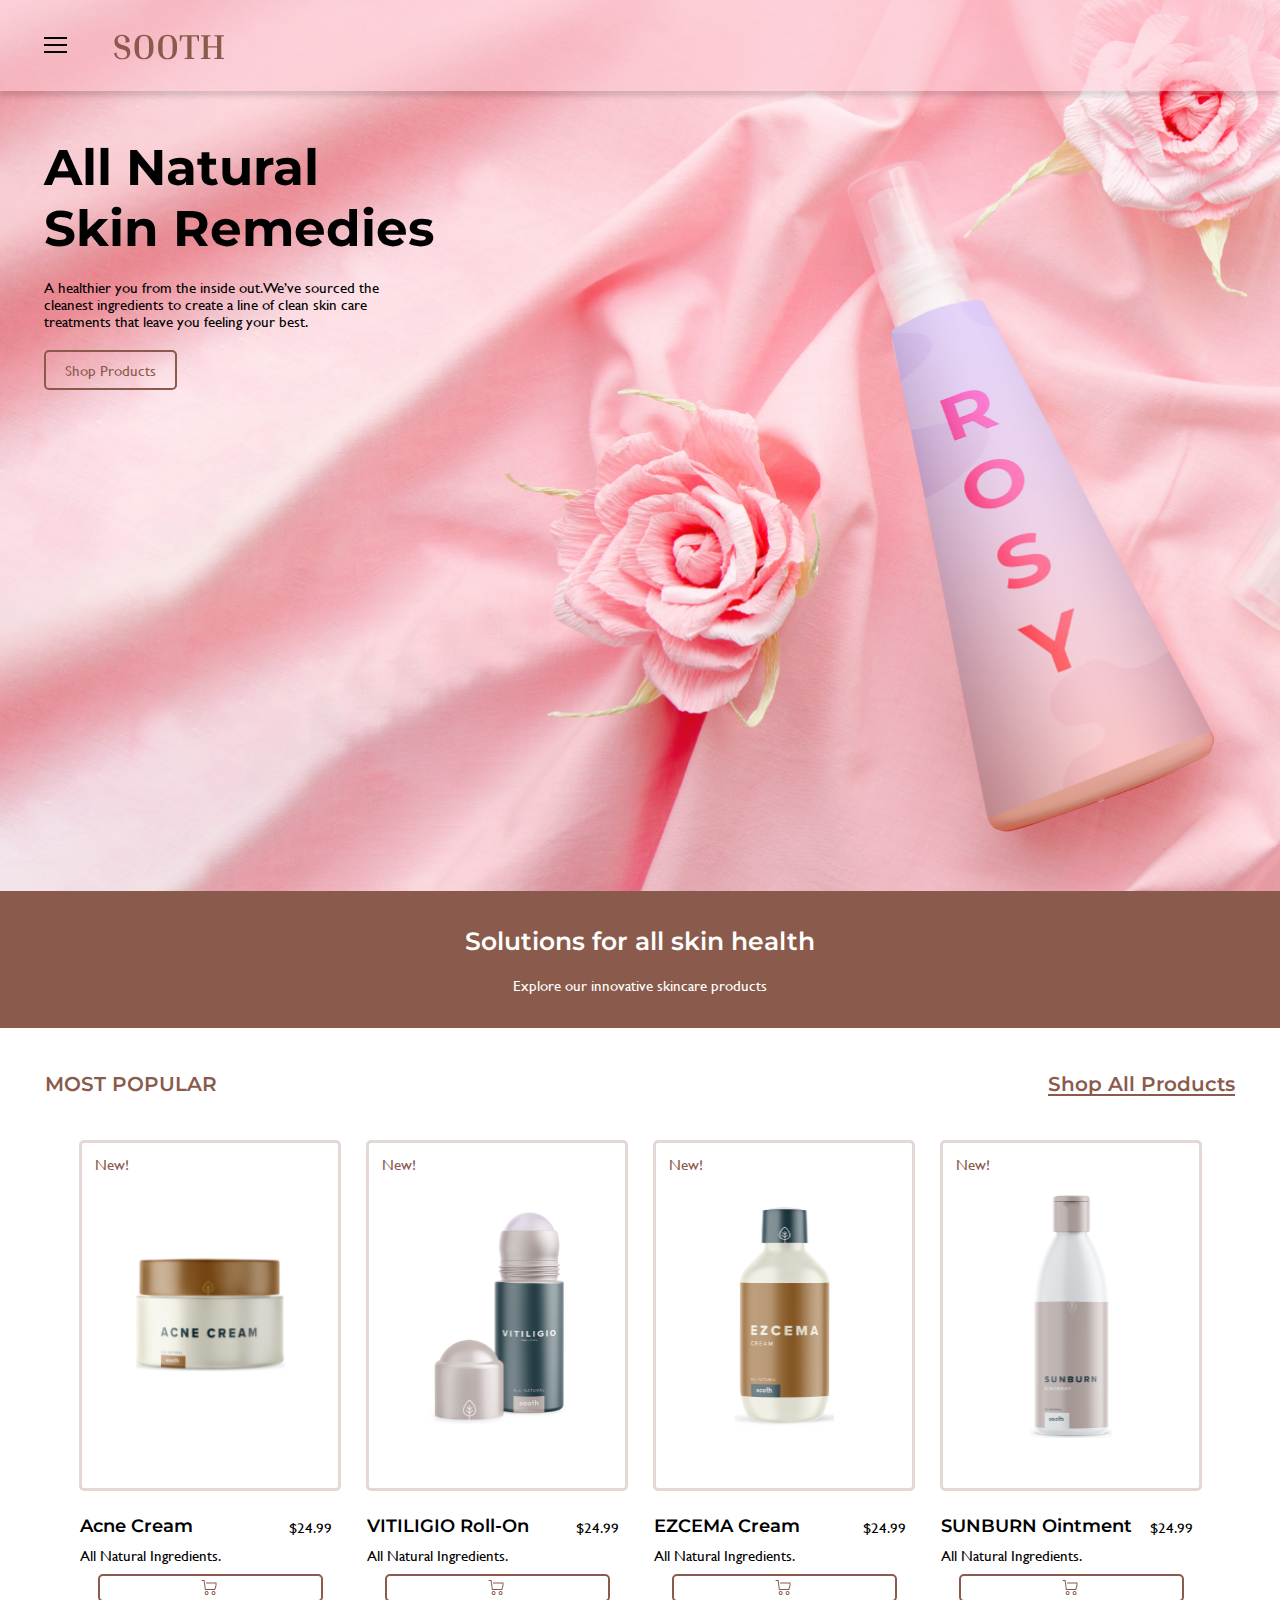
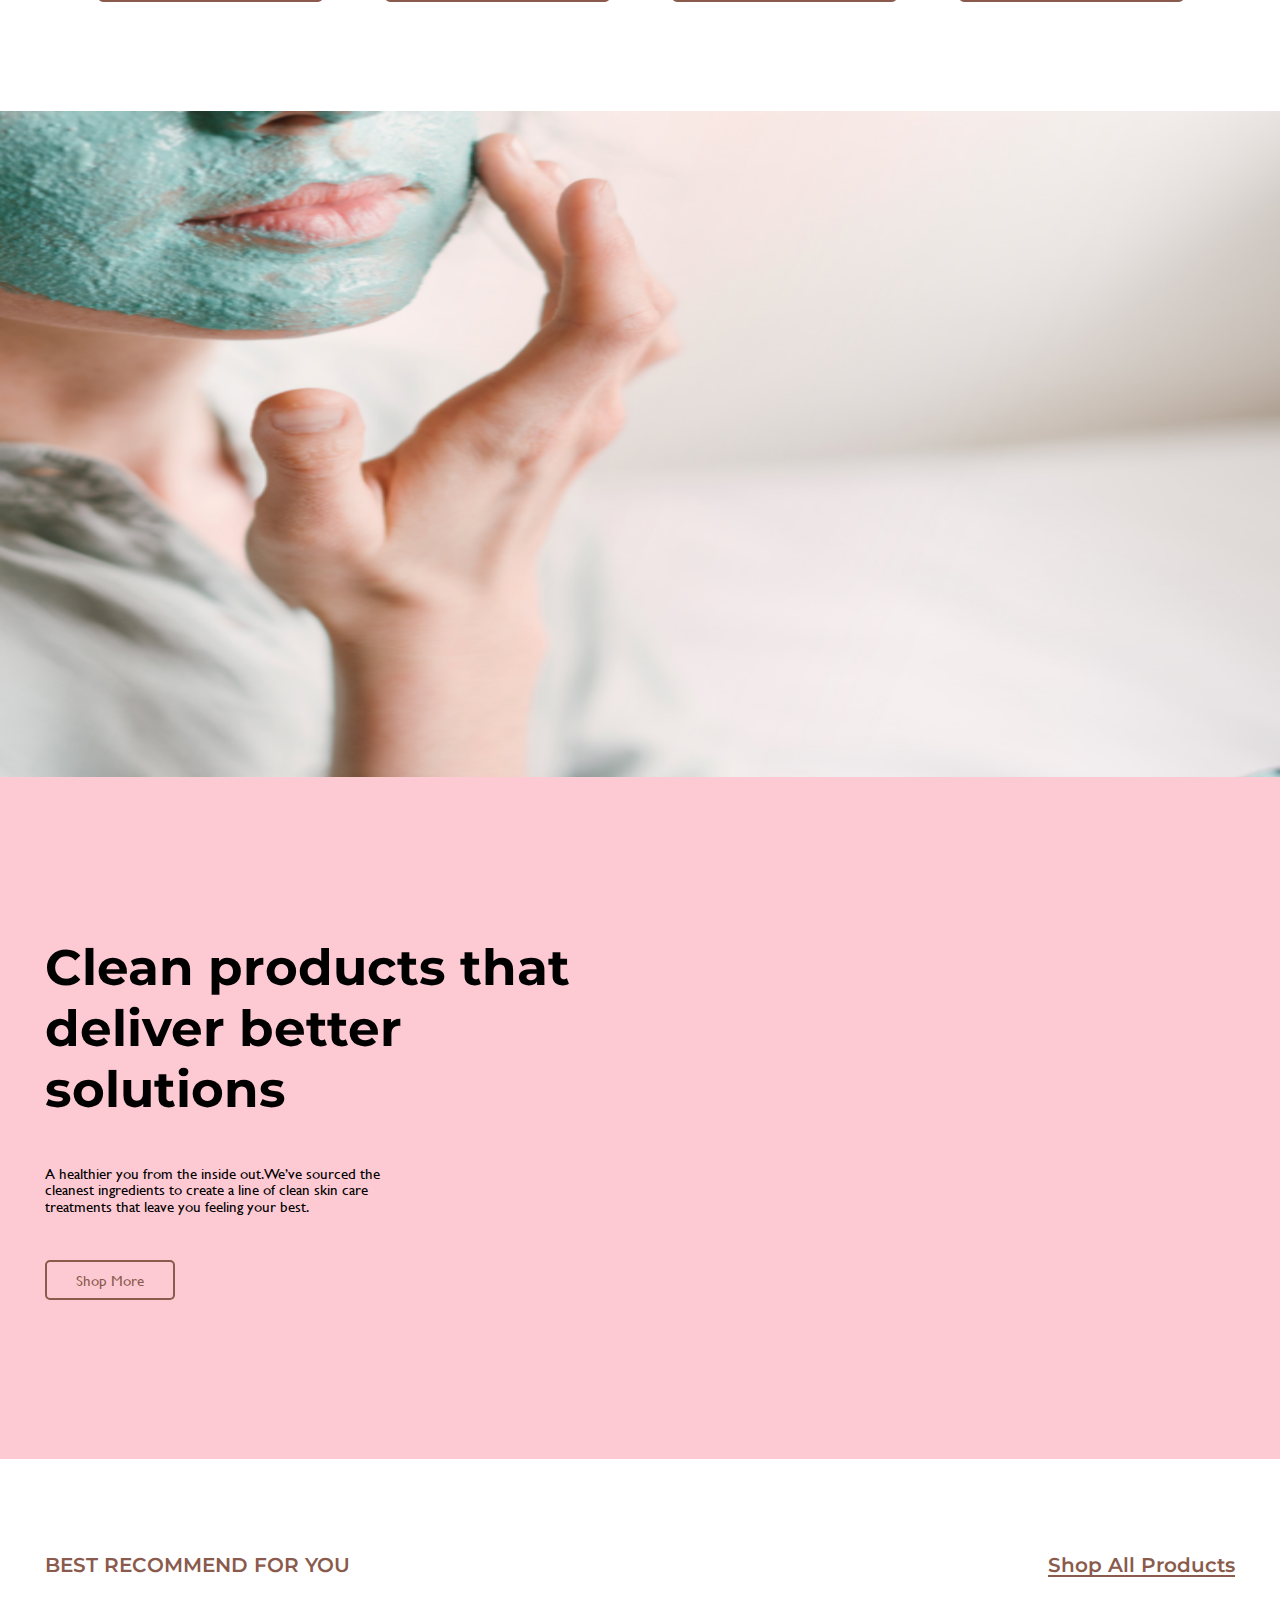
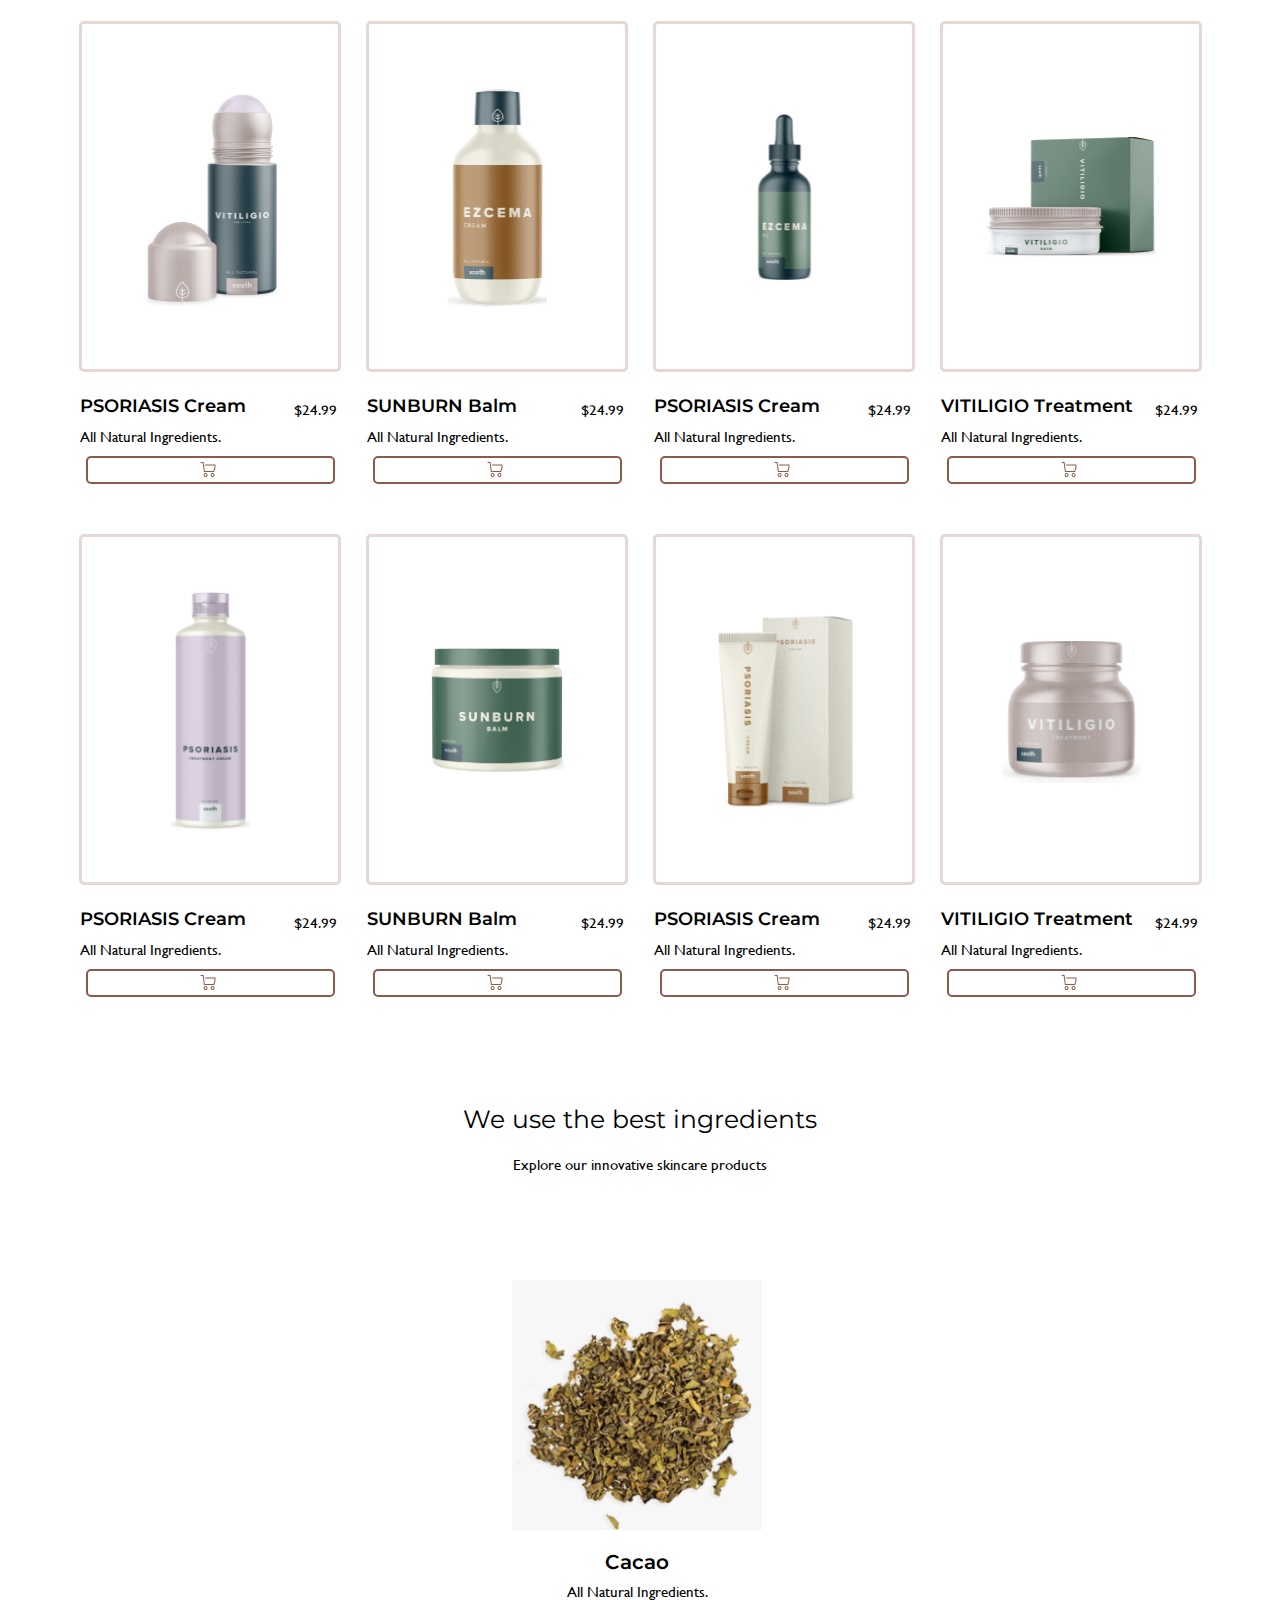
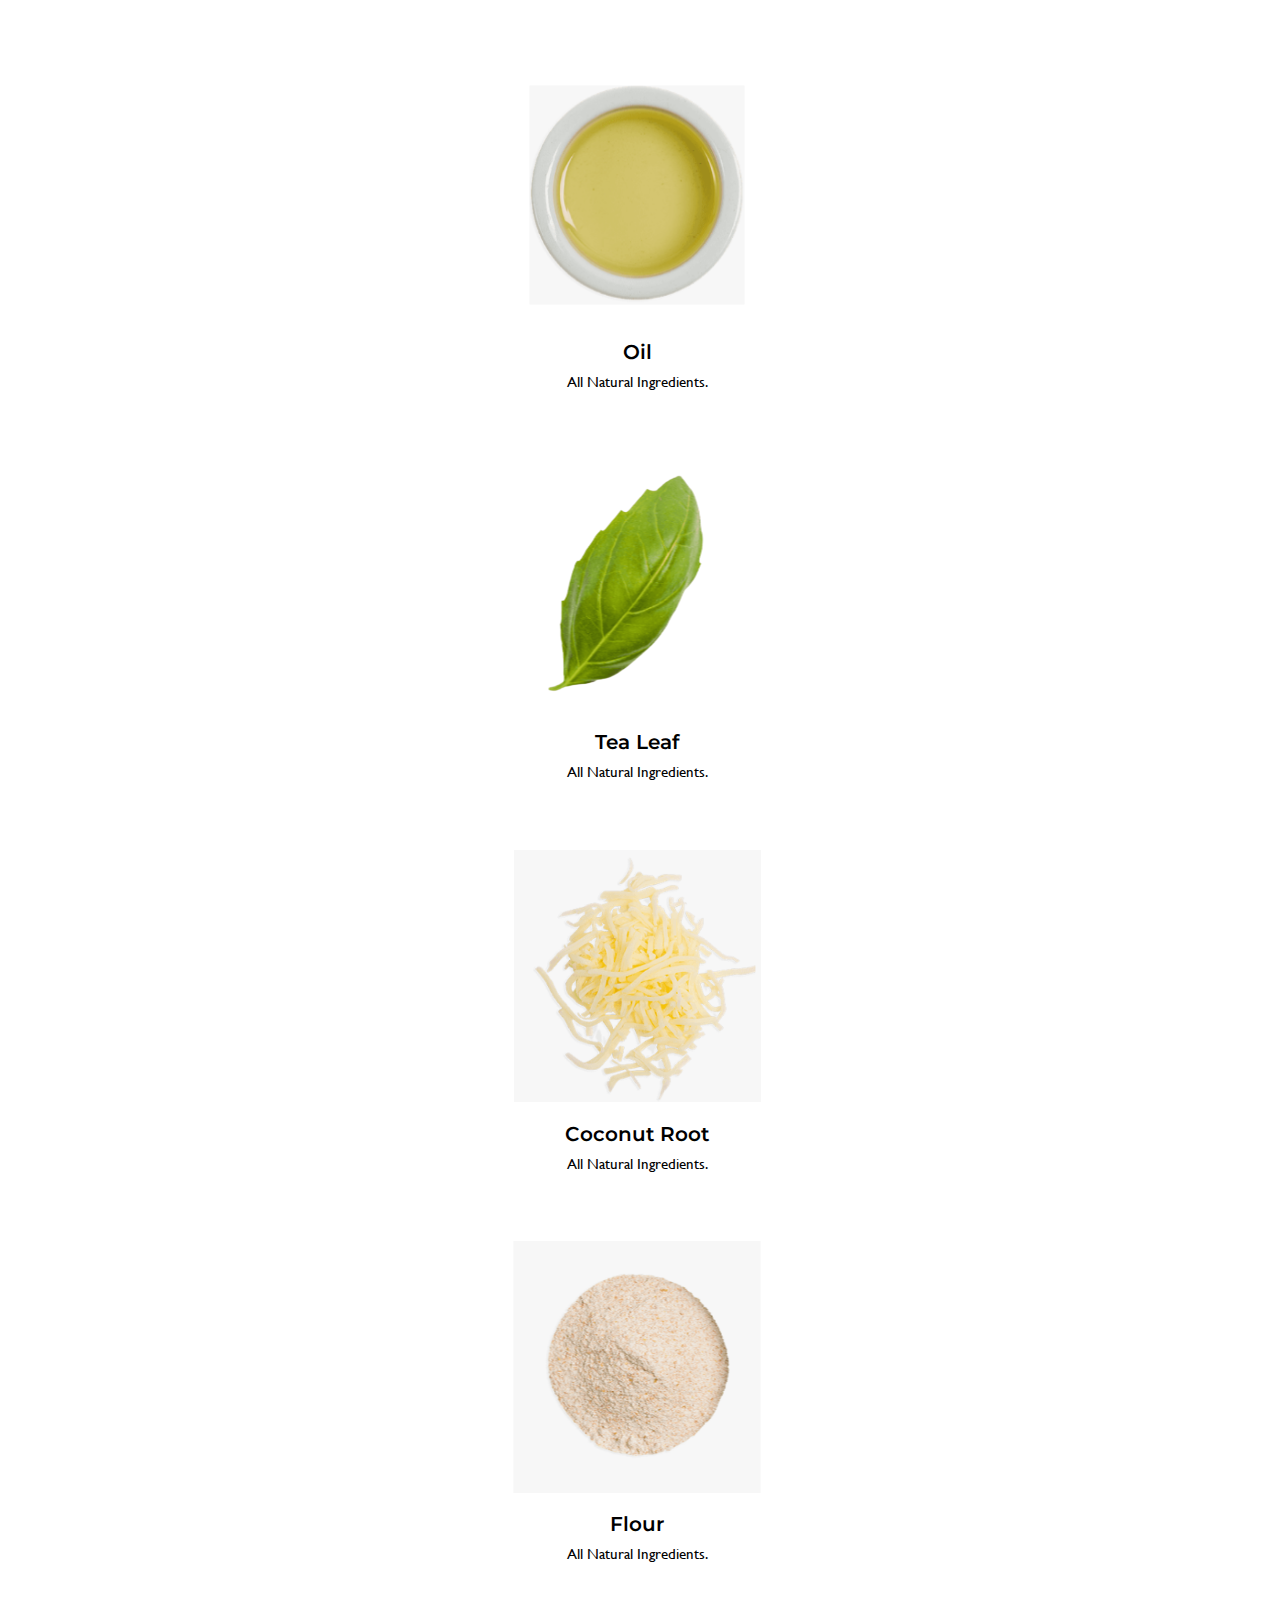
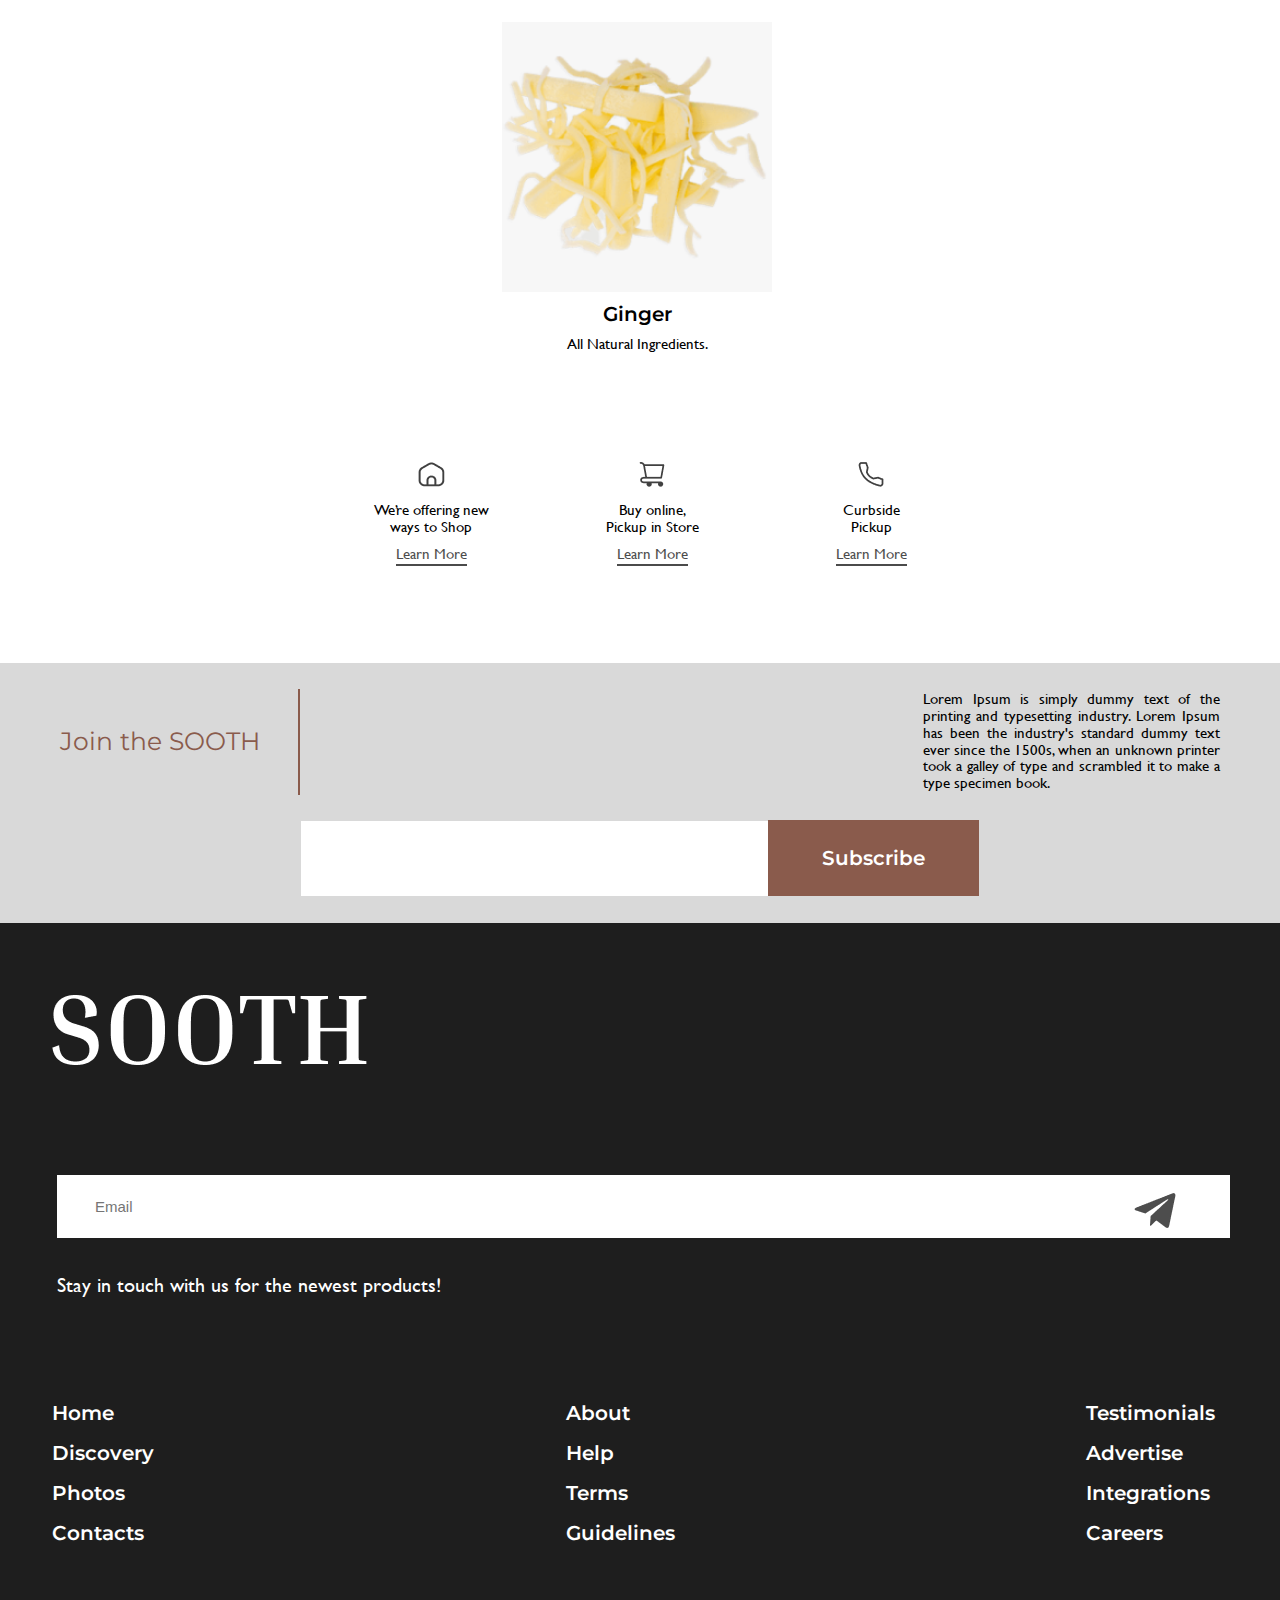
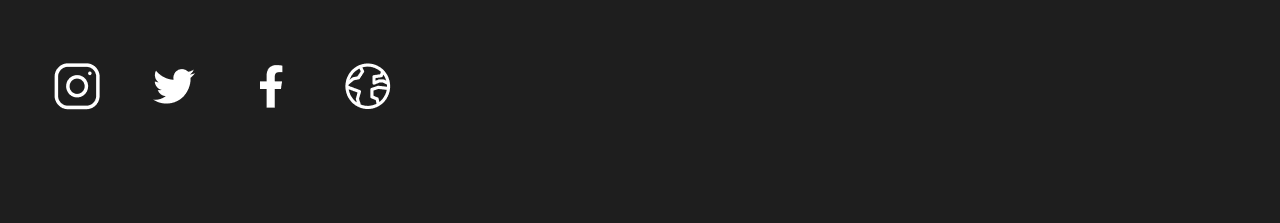
==== index.html @ c344e1e6 "pc screen done" ====
<!DOCTYPE html>
<html lang="en">

<head>
  <meta charset="UTF-8" />
  <meta name="viewport" content="width=device-width, initial-scale=1.0" />
  <link rel="stylesheet" href="css/reset.css" />
  <link rel="stylesheet" href="css/common.css" />
  <link rel="stylesheet" href="css/topPage.css" />
  <title>Home | SOOTH</title>
</head>

<body>
  <header class="header">
    <nav class="nav container">
      <div class="hum-menu nav-item">
        <div></div>
        <div></div>
        <div></div>
      </div>
      <a href="index.html" class="page-logo nav-item">
        <img src="./img/common/img_page_logo1.svg" alt="header-logo" />
      </a>
      <ul class="dropdown-menu nav-item">
        <li class="dropdown-item">
          <a href="index.html" class="nav-link active">Home</a>
        </li>
        <li class="dropdown-item">
          <a href="category.html" class="nav-link">Category</a>
        </li>
        <li class="dropdown-item">
          <a href="product.html" class="nav-link">Product</a>
        </li>
        <li class="dropdown-item">
          <a href="" class="nav-link">About Us</a>
        </li>
        <li class="dropdown-item">
          <a href="contact.html" class="nav-link">Contact Us</a>
        </li>
      </ul>
    </nav>
  </header>
  <main id="home">
    <!-- section-1 -->
    <section class="sec-1">
      <div class="container con-1">
        <h1 class="title">
          All Natural<br />
          Skin Remedies
        </h1>
        <p>
          A healthier you from the inside out. We’ve sourced the<br />
          cleanest ingredients to create a line of clean skin care<br />
          treatments that leave you feeling your best.<br />
        </p>
        <a class="btn btn1"> Shop Products </a>
      </div>
    </section>
    <!-- section-2 -->
    <section class="sec-2">
      <div class="container con-2">
        <h2 class="title2">Solutions for all skin health</h2>
        <div>Explore our innovative skincare products</div>
      </div>
    </section>
    <!-- section-3 -->
    <section>
      <div class="container con-3 product-con">
        <div class="item-heading d-flex-row">
          <h3 class="title3">MOST POPULAR</h3>
          <h3 class="title3">Shop All Products</h3>
        </div>
        <div class="item-con d-flex-row">
          <div class="item">
            <div class="new-item img-con">
              <img src="./img/top/img_new1.png" alt="" />
            </div>
            <div class="item-detail">
              <div class="left">
                <h3 class="title3">Acne Cream</h3>
                <p>All Natural Ingredients.</p>
              </div>
              <span class="price">$24.99</span>
            </div>
            <a class="cart-btn btn5"> </a>
          </div>
          <div class="item">
            <div class="new-item img-con">
              <img src="./img/top/img_new2.png" alt="" />
            </div>
            <div class="item-detail">
              <div class="left">
                <h3 class="title3">VITILIGIO Roll-On</h3>
                <p>All Natural Ingredients.</p>
              </div>
              <span class="price">$24.99</span>
            </div>
            <a class="cart-btn btn5"> </a>
          </div>
          <div class="item">
            <div class="new-item img-con">
              <img src="./img/top/img_new3.png" alt="" />
            </div>
            <div class="item-detail">
              <div class="left">
                <h3 class="title3">EZCEMA Cream</h3>
                <p>All Natural Ingredients.</p>
              </div>
              <span class="price">$24.99</span>
            </div>
            <a class="cart-btn btn5"> </a>
          </div>
          <div class="item">
            <div class="new-item img-con">
              <img src="./img/top/img_new4.png" alt="" />
            </div>
            <div class="item-detail">
              <div class="left">
                <h3 class="title3">SUNBURN Ointment</h3>
                <p>All Natural Ingredients.</p>
              </div>
              <span class="price">$24.99</span>
            </div>
            <a class="cart-btn btn5"> </a>
          </div>
        </div>
      </div>
    </section>
    <!-- section-4 -->
    <section>
      <div class="container con-4 show">
        <div class="left">
          <h2 class="title">
            Clean products that<br />
            deliver better<br />
            solutions
          </h2>
          <p>
            A healthier you from the inside out. We’ve sourced the<br />
            cleanest ingredients to create a line of clean skin care<br />
            treatments that leave you feeling your best.<br />
          </p>
          <a class="btn btn2"> Shop More </a>
        </div>
        <div class="img-con right">
          <img src="./img/common/img_ show1.png" alt="show" />
        </div>
      </div>
    </section>
    <!-- section-5 -->
    <section>
      <div class="container con-5 product-con">
        <div class="item-heading d-flex-row">
          <h3 class="title3">TOP RATED</h3>
          <h3 class="title3">Shop All Products</h3>
        </div>
        <div class="item-con d-flex-row">
          <div class="item">
            <div class="img-con">
              <img src="./img/top/img_item1.png" alt="" />
            </div>
            <div class="item-detail">
              <div class="left">
                <h3 class="title3">PSORIASIS Cream</h3>
                <p>All Natural Ingredients.</p>
              </div>
              <span class="price">$24.99</span>
            </div>
            <a class="cart-btn btn5"> </a>
          </div>
          <div class="item">
            <div class="img-con">
              <img src="./img/top/img_item2.png" alt="" />
            </div>
            <div class="item-detail">
              <div class="left">
                <h3 class="title3">SUNBURN Balm</h3>
                <p>All Natural Ingredients.</p>
              </div>
              <span class="price">$24.99</span>
            </div>
            <a class="cart-btn btn5"> </a>
          </div>
          <div class="item">
            <div class="img-con">
              <img src="./img/top/img_item3.png" alt="" />
            </div>
            <div class="item-detail">
              <div class="left">
                <h3 class="title3">PSORIASIS Cream</h3>
                <p>All Natural Ingredients.</p>
              </div>
              <span class="price">$24.99</span>
            </div>
            <a class="cart-btn btn5"> </a>
          </div>
          <div class="item">
            <div class="img-con">
              <img src="./img/top/img_item4.png" alt="" />
            </div>
            <div class="item-detail">
              <div class="left">
                <h3 class="title3">VITILIGIO Treatment</h3>
                <p>All Natural Ingredients.</p>
              </div>
              <span class="price">$24.99</span>
            </div>
            <a class="cart-btn btn5"> </a>
          </div>
        </div>
      </div>
    </section>
    <!-- section-6 -->
    <section>
      <div class="container con-6 show">
        <div class="img-con right">
          <img src="./img/common/img_show2.png" alt="show" />
        </div>
        <div class="left">
          <h2 class="title">
            Clean products that<br />
            deliver better<br />
            solutions
          </h2>
          <p>
            A healthier you from the inside out. We’ve sourced the<br />
            cleanest ingredients to create a line of clean skin care<br />
            treatments that leave you feeling your best.<br />
          </p>
          <a class="btn btn2"> Shop More </a>
        </div>
      </div>
    </section>
    <!-- section-7 -->
    <section>
      <div class="container product-con con-7">
        <div class="item-heading d-flex-row">
          <h3 class="title3">BEST RECOMMEND FOR YOU</h3>
          <h3 class="title3">Shop All Products</h3>
        </div>
        <div class="item-con d-flex-row">
          <div class="item">
            <div class="img-con">
              <img src="./img/top/img_new2.png" alt="" />
            </div>
            <div class="item-detail">
              <div class="left">
                <h3 class="title3">PSORIASIS Cream</h3>
                <p>All Natural Ingredients.</p>
              </div>
              <span class="price">$24.99</span>
            </div>
            <a class="cart-btn btn5"> </a>
          </div>
          <div class="item">
            <div class="img-con">
              <img src="./img/top/img_new3.png" alt="" />
            </div>
            <div class="item-detail">
              <div class="left">
                <h3 class="title3">SUNBURN Balm</h3>
                <p>All Natural Ingredients.</p>
              </div>
              <span class="price">$24.99</span>
            </div>
            <a class="cart-btn btn5"> </a>
          </div>
          <div class="item">
            <div class="img-con">
              <img src="./img/top/img_new5.png" alt="" />
            </div>
            <div class="item-detail">
              <div class="left">
                <h3 class="title3">PSORIASIS Cream</h3>
                <p>All Natural Ingredients.</p>
              </div>
              <span class="price">$24.99</span>
            </div>
            <a class="cart-btn btn5"> </a>
          </div>
          <div class="item">
            <div class="img-con">
              <img src="./img/top/img_new6.png" alt="" />
            </div>
            <div class="item-detail">
              <div class="left">
                <h3 class="title3">VITILIGIO Treatment</h3>
                <p>All Natural Ingredients.</p>
              </div>
              <span class="price">$24.99</span>
            </div>
            <a class="cart-btn btn5"> </a>
          </div>
          <div class="item">
            <div class="img-con">
              <img src="./img/top/img_item1.png" alt="" />
            </div>
            <div class="item-detail">
              <div class="left">
                <h3 class="title3">PSORIASIS Cream</h3>
                <p>All Natural Ingredients.</p>
              </div>
              <span class="price">$24.99</span>
            </div>
            <a class="cart-btn btn5"> </a>
          </div>
          <div class="item">
            <div class="img-con">
              <img src="./img/top/img_item2.png" alt="" />
            </div>
            <div class="item-detail">
              <div class="left">
                <h3 class="title3">SUNBURN Balm</h3>
                <p>All Natural Ingredients.</p>
              </div>
              <span class="price">$24.99</span>
            </div>
            <a class="cart-btn btn5"> </a>
          </div>
          <div class="item">
            <div class="img-con">
              <img src="./img/top/img_item3.png" alt="" />
            </div>
            <div class="item-detail">
              <div class="left">
                <h3 class="title3">PSORIASIS Cream</h3>
                <p>All Natural Ingredients.</p>
              </div>
              <span class="price">$24.99</span>
            </div>
            <a class="cart-btn btn5"> </a>
          </div>
          <div class="item">
            <div class="img-con">
              <img src="./img/top/img_item4.png" alt="" />
            </div>
            <div class="item-detail">
              <div class="left">
                <h3 class="title3">VITILIGIO Treatment</h3>
                <p>All Natural Ingredients.</p>
              </div>
              <span class="price">$24.99</span>
            </div>
            <a class="cart-btn btn5"> </a>
          </div>
        </div>
      </div>
    </section>
    <!-- section-8 -->
    <section>
      <div class="container con-8 ingredient-con">
        <h3 class="title2">We use the best ingredients</h3>
        <div>Explore our innovative skincare products</div>
        <div class="item-con">
          <div class="item">
            <div class="img-con">
              <img src="./img/top/img_ingrediant_1.png" alt="ingredients" />
            </div>
            <div>
              <h4 class="title3">Cacao</h4>
              <p>All Natural Ingredients.</p>
            </div>
          </div>
          <div class="item">
            <div class="img-con">
              <img src="./img/top/img_ingredient_2.png" alt="ingredients" />
            </div>
            <div>
              <h4 class="title3">Oil</h4>
              <p>All Natural Ingredients.</p>
            </div>
          </div>
          <div class="item">
            <div class="img-con">
              <img src="./img/top/img_imgredient_3.png" alt="ingredients" />
            </div>
            <div>
              <h4 class="title3">Tea Leaf</h4>
              <p>All Natural Ingredients.</p>
            </div>
          </div>
          <div class="item">
            <div class="img-con">
              <img src="./img/top/img_ingredient_4.png" alt="ingredients" />
            </div>
            <div>
              <h4 class="title3">Coconut Root</h4>
              <p>All Natural Ingredients.</p>
            </div>
          </div>
          <div class="item">
            <div class="img-con">
              <img src="./img/top/img_ingredient_5.png" alt="ingredients" />
            </div>
            <div>
              <h4 class="title3">Flour</h4>
              <p>All Natural Ingredients.</p>
            </div>
          </div>
          <div class="item">
            <div class="img-con">
              <img src="./img/top/img_ingredient_6.png" alt="ingredients" />
            </div>
            <div>
              <h4 class="title3">Ginger</h4>
              <p>All Natural Ingredients.</p>
            </div>
          </div>
        </div>
      </div>
    </section>
    <!-- section-9 -->
    <section>
      <div class="container con-9 learn-more">
        <div class="item-con">
          <div class="item">
            <div class="img-con">
              <img src="./img/common/ico_home.png" alt="" />
            </div>
            <div>
              <p>
                We’re offering new<br />
                ways to Shop
              </p>
              <span class="more">Learn More</span>
            </div>
          </div>
          <div class="item">
            <div class="img-con">
              <img src="./img/common/ico_cart.png" alt="" />
            </div>
            <div>
              <p>
                Buy online,<br />
                Pickup in Store
              </p>
              <span class="more">Learn More</span>
            </div>
          </div>
          <div class="item">
            <div class="img-con">
              <img src="./img/common/ico_phone.png" alt="" />
            </div>
            <div>
              <p>
                Curbside<br />
                Pickup
              </p>
              <span class="more">Learn More</span>
            </div>
          </div>
        </div>
      </div>
    </section>
    <!-- section-10 -->
    <section class="subscribe">
      <div class="container con-10">
        <div class="d-flex-row left">
          <h3 class="title2">Join the SOOTH</h3>
          <p>
            Lorem Ipsum is simply dummy text of the printing and
            typesetting industry. Lorem Ipsum has been the industry's
            standard dummy text ever since the 1500s, when an
            unknown printer took a galley of type and scrambled it to
            make a type specimen book. 
          </p>
        </div>
        <div class="sub">
          <div class="input"><input type="text" class="input"></div><button>Subscribe</button>
        </div>
      </div>
    </section>
  </main>
  <footer>
    <div class="container footer">
      <div class="left">
        <div class="logo">
          <img src="./img/common/img_footer_logo.png" alt="footerlogo" />
        </div>
        <div class="contact">
          <div class="input">
            <input type="email" placeholder="Email" />
          </div>
          <p>Stay in touch with us for the newest products!</p>
        </div>

      </div>
      <div class="right">
        <div class="footer-nav">
          <ul>
            <li><a href="#">Home</a></li>
            <li><a href="#">Discovery</a></li>
            <li><a href="#">Photos</a></li>
            <li><a href="#">Contacts</a></li>
          </ul>
          <ul>
            <li><a href="#">About</a></li>
            <li><a href="#">Help</a></li>
            <li><a href="#">Terms</a></li>
            <li><a href="#">Guidelines</a></li>
          </ul>
          <ul>
            <li><a href="#">Testimonials</a></li>
            <li><a href="#">Advertise</a></li>
            <li><a href="#">Integrations</a></li>
            <li><a href="#">Careers</a></li>
          </ul>
        </div>

        <ul class="social">
          <li><a href=""><img src="./img/common/ico_contact1.png" alt="link"></a></li>
          <li><a href=""><img src="./img/common/ico_contact2.png" alt="link"></a></li>
          <li><a href=""><img src="./img/common/ico_contact3.png" alt="link"></a></li>
          <li><a href=""><img src="./img/common/ico_contact4.png" alt="link"></a></li>
        </ul>

      </div>
    </div>
  </footer>
</body>
<script src="./js/jquery.min.js"></script>
<script src="./js/humburga_menu.js"></script>
<script src="./js/script.js"></script>

</html>
---- css/common.css ----
* {
  padding: 0;
  border: 0;
  box-sizing: border-box;
  scroll-behavior: smooth;
}

@font-face {
  font-family: "Gill Sans MT";
  src: url(../font/gill-sans-mt/GIL_____.TTF);
}

/*@font-face {
  font-family: "Montserrat";
  src: url(../font/Montserrat/static/Montserrat-Bold.ttf);
}*/
@font-face {
  font-family: "Montserrat";
  src: url(../font/Montserrat/Montserrat-VariableFont_wght.ttf);
}

body,
form {
  font-family: "Gill Sans MT";
  font-size: 15px;
  font-size-adjust: 100%;
}

a {
  display: inline-block;
  color: inherit;
  text-decoration: none;
  outline: none;
}

a:hover {
  cursor: pointer;
}

ul {
  list-style: none;
}

p {
  line-height: 1.13;
  font-weight: 500;
}

.pc {
  display: block;
}

.tb {
  display: none;
}

.sp {
  display: none;
}

section {
  width: 100%;
}

.container {
  margin: 0 auto;
  max-width: 1300px;
}

.d-flex-row {
  display: flex;
  flex-wrap: wrap;
  justify-content: space-between;
}

.d-flex-col {
  display: flex;
  flex-wrap: wrap;
  flex-direction: column;
}

.img-con img {
  max-width: 100%;
}

.hum-menu {
  display: none;
  padding: 2px;
}

.hum-menu div {
  width: 23px;
  height: 2px;
  margin-bottom: 5px;
  background-color: #000000;
  transition: all 0.3s ease;
}

.hum-menu:last-child {
  margin-bottom: 0px;
}

.page-logo {
  margin-bottom: 1px;
  padding: 10px 0 8px;
}

header {
  position: fixed;
  top: 0;
  z-index: 99;
  width: 100%;
  padding: 42px 0 44px;
  box-shadow: 0px 5px 5px #00000022;
  background-color: #fdcad490;
  font-family: "Gill Sans MT";
  transition: all 0.5s ease;
}

header.active {
  background: #FDCAD4;
  transition: all 0.2s ease;
}

.nav {
  display: flex;
  flex-direction: column;
  align-items: center;
}


.dropdown-menu {
  display: flex;
  justify-content: center;
}

.dropdown-menu .dropdown-item {
  margin-right: 15px;
}

.dropdown-menu .dropdown-item .nav-link::after {
  position: absolute;
  bottom: 0;
  left: 0;
  width: 0%;
  height: 3px;
  background-color: #000000;
  content: "";
  transition: all 0.2s ease-out;
  border-radius: 2px;
}

.dropdown-menu .dropdown-item .nav-link.active:after,
.dropdown-menu .dropdown-item .nav-link:hover::after {
  width: 100%;
  transition: all 0.2s ease-out;
}

.dropdown-menu .dropdown-item:last-child {
  margin-right: 0;
}

.dropdown-menu .dropdown-item .nav-link {
  position: relative;
  padding: 12px 25px 13px;
  font-size: 20px;
  opacity: 0.7;
}

.dropdown-menu .dropdown-item .nav-link:hover,
.dropdown-menu .dropdown-item .nav-link.active {
  opacity: 1;
}

/* for all btn */
.btn {
  border: 2px solid #8A5B4C;
  background-color: transparent;
  color: #8A5B4C;
  font-size: 15px;
  border-radius: 5px;
}

.btn:hover {
  background-color: #8A5B4C;
  color: #ffffff;
}

/* for shop product btn */
.btn1 {
  padding: 10px 19px 10px;
}

/* for shop more btn */
.btn2 {
  padding: 11px 30px 12px;

}

/* for all cart btn */
.cart-btn {
  position: relative;
  width: 100%;
  margin: 0 auto;
  border: 2px solid #8A5B4C;
  background-color: transparent;
  border-radius: 5px;
}

.cart-btn:hover {
  background-color: #8A5B4C;
}

.cart-btn::after {
  position: absolute;
  background: url(../img/common/logo_cart1.svg) no-repeat center/contain;
  content: "";
}

.cart-btn:hover::after {
  filter: brightness(0) saturate(100%) invert(99%) sepia(1%) saturate(1736%) hue-rotate(153deg) brightness(118%) contrast(100%);
}

/* for cart btn big */
.btn3 {
  padding: 26px 0;
  max-width: 540px;
}

.cart-btn.btn3::after {
  top: 7px;
  left: 49%;
  width: 36px;
  height: 37px;
}

/* for cart btn noraml */
.btn4 {
  padding: 12px 0;
  max-width: 257px;
}

.cart-btn.btn4::after {
  top: 3px;
  left: 49%;
  width: 18px;
  height: 18px;
}

/* for cart btn small */
.btn5 {
  padding: 12px 0;
  max-width: 248px;
}

.cart-btn.btn5::after {
  top: 3px;
  left: 46.5%;
  width: 17px;
  height: 18px;
}

/* title */
.title {
  line-height: 1.2;
  margin-bottom: 20px;
  font-family: "Montserrat";
  font-size: 50px;
  font-weight: 700;
}

.title2 {
  font-family: "Montserrat";
  font-size: 25px;
}

.title3 {
  font-family: "Montserrat";
  font-size: 20px;
  font-weight: 600;
}

.item {
  display: flex;
  flex-direction: column;
  align-items: center;
}

.bg-1 {
  background-color: rgb(255, 255, 0);
}

.product-con {
  padding: 102px 0 61px;
}

.product-con .item-heading {
  margin-bottom: 43px;
  color: #8A5B4C;
}

.product-con .item-heading h3:last-child {
  border-bottom: 2px solid #8A5B4C;
}

.product-con .item {
  margin-bottom: 45px;
  padding: 0 8px;
}

.product-con .item .img-con {
  display: flex;
  flex-direction: column;
  justify-content: center;
  align-items: center;
  width: 290.35px;
  height: 352.5px;
  margin-bottom: 25px;
  border: 3px solid #8a5b4c3d;
  border-radius: 5px;
}

.product-con .item .item-detail {
  display: flex;
  justify-content: space-between;
  width: 100%;
  margin-bottom: 14px;
  padding: 0 7px 0 5px;
}

.product-con .item .item-detail .title3 {
  margin-bottom: 8px;
}

.product-con .item .item-detail .price {
  padding: 3px 5px 0 0;
}

.product-con .new-item {
  position: relative;
}

.product-con .new-item::after {
  position: absolute;
  top: 13px;
  left: 13.5px;
  color: #8A5B4C;
  font-size: 15px;
  content: "New!";
}


.show {
  display: flex;
  flex-wrap: wrap;
  justify-content: space-between;
  background-color: #FDCAD4;
  max-width: 1400px;
}

.show .left {
  width: 50%;
  padding: 171px 73px;
}

.show .left .title {
  line-height: 1.215;
  margin-bottom: 30px;
}

.show .left p {
  margin-bottom: 25px;
}

.show .right {
  width: 50%;
}

.learn-more {
  margin-top: -3px;
  margin-bottom: 44px;
}

.learn-more .item-con {
  display: flex;
  flex-wrap: wrap;
  justify-content: center;
  align-items: center;
  text-align: center;

}

.learn-more .item-con .item {
  margin-right: 117px;
}

.learn-more .item-con .item:nth-child(2n) {
  padding-right: 20px;
}

.learn-more .item-con .item:last-child {
  margin-right: 0px;
}

.learn-more .item-con .item .img-con {
  margin-bottom: 10px;
}

.learn-more .item-con .item p {
  margin-bottom: 10px;
  padding-top: 3px;
}

.learn-more .item-con .item .more {
  border-bottom: 2px solid #000000;
  opacity: 0.7;
}

.subscribe {
  background-color: #D9D9D9;

}

.subscribe .container {
  display: flex;
  justify-content: space-between;
  align-items: center;
  padding: 37px 0 36px;

}

.subscribe .container .left {
  align-items: center;
}

.subscribe .container .left .title2::after {
  position: absolute;
  top: -40px;
  width: 2px;
  height: 106px;
  margin-left: 35px;
  background-color: #8A5B4C;
  content: "";
}

.subscribe .container .left .title2 {
  position: relative;
  margin-right: 75px;
  color: #8A5B4C;
}

.subscribe .container .left p {
  font-family: "Gill Sans MT";
  text-align: justify;
  max-width: 369px;
}

.subscribe .container .sub {
  display: flex;
  justify-content: center;
  align-items: center;
}

.subscribe .container .sub .input {
  width: 338px;
  max-width: 339px;

}

.subscribe .sub .input input {
  width: 100%;
  padding: 30px;
}

.subscribe .sub button {
  padding: 26px 54px;
  background-color: #8A5B4C;
  color: #ffffff;
  font-family: "Montserrat";
  font-size: 20px;
  font-weight: 600;
}

footer {
  background-color: #1E1E1E;
}

.footer {
  display: flex;
  flex-wrap: wrap;
  justify-content: space-between;
  padding: 102px 0;
  color: #ffffff;
}

.footer .left {
  width: 50%;
  padding: 20px 3px;
}


.footer .left .logo {
  margin-bottom: 108px;
}

.footer .left .contact .input {
  position: relative;
  width: 100%;
  margin-bottom: 34px;
  padding: 23px 38px;
  background-color: #ffffff;

  max-width: 482px;
}

.footer .left .contact .input input {
  font-size: 15px;
}

.footer .left .contact p {
  font-size: 20px;
}

.footer .left .contact .input::after {
  position: absolute;
  right: 37px;
  bottom: 9px;
  width: 40px;
  height: 39px;
  background: url(../img/common/ico_tele.png)no-repeat center/contain;
  content: "";

}

.footer .left .contact p {
  font-size: 20px;
}

.footer .right {
  display: flex;
  flex-direction: column;
  align-items: end;
  width: 50%;
  padding-top: 1px;
}

.footer .right .footer-nav {
  display: flex;
  flex-wrap: wrap;
  margin-bottom: 39px;
}

.footer .right .footer-nav ul {
  margin-right: 107px;
  max-width: 140px;
}

.footer .right .footer-nav ul:last-child {
  margin-right: 7px;
}

.footer .right .footer-nav ul li a {
  margin-bottom: 20px;
  font-family: "Montserrat";
  font-size: 20px;
  font-weight: 600;
}

.footer .right .social {
  display: flex;
}

.footer .right .social li {
  margin-right: 28px;
}

.footer .right .social li:last-child {
  margin-right: 0;

}

@media screen and (min-width:768px) and (max-width:1300px) {
  header {
    padding: 24px 42px 20px;
  }

  header.active {
    background: #FFDEDE;
    transition: all 0.2s ease;
  }

  .nav {
    flex-direction: row;
  }

  .hum-menu {
    display: block;
    margin-right: 45px;
  }

  .hum-menu:hover {
    cursor: pointer;
  }

  .hum-menu .change1 {
    background-color: transparent;
    transition: all 0.3s ease;

  }

  .hum-menu .bg-1 {
    background-color: #000000;
  }

  .hum-menu .change2 {
    transform: rotate(-45deg) translateY(5px) translateX(0px);
    transition: all 0.3s ease;
  }

  .hum-menu .change3 {
    transform: rotate(45deg) translateY(-5px) translateX(0px);
    transition: all 0.3s ease;

  }

  .nav .dropdown-menu {
    display: none;
    position: absolute;
    top: 100%;
    left: 0;
    flex-direction: column;
    align-items: start;
    width: 72.5%;
    padding: 97px 107px 56px;
    background-color: #FFDEDE;
    border-bottom-right-radius: 20%;
  }

  .nav .dropdown-menu .dropdown-item {
    margin-right: 0;
    margin-bottom: 44px;
  }

  .dropdown-menu:last-child {
    margin-bottom: 0;
  }

  .nav .dropdown-menu .dropdown-item a.nav-link {
    padding: 0;
    padding-top: 3.5px;
  }


  body,
  form {
    font-size: 15px;
  }

  a {
    display: inline-block;
    color: inherit;
    text-decoration: none;
    outline: none;
  }

  p {
    line-height: 1.13;
  }

  .pc {
    display: none;
  }

  .tb {
    display: block;
  }

  .sp {
    display: none;
  }


  /* for all btn */
  .btn {
    border: 2px solid #8A5B4C;
    background-color: transparent;
    color: #8A5B4C;
    font-size: 15px;
    border-radius: 5px;
  }

  .btn:hover {
    background-color: #8A5B4C;
    color: #ffffff;
  }

  /* for shop product btn */
  .btn1 {
    padding: 11px 19px 10px;
  }

  /* for shop more btn */
  .btn2 {
    padding: 11px 29px 10px;

  }

  /* for all cart btn */
  .cart-btn {
    position: relative;
    width: 100%;
    margin: 0 auto;
    border: 2px solid #8A5B4C;
    background-color: transparent;
    border-radius: 5px;
  }

  .cart-btn:hover {
    background-color: #8A5B4C;
  }

  .cart-btn::after {
    position: absolute;
    background: url(../img/common/logo_cart1.svg) no-repeat center/contain;
    content: "";
  }

  .cart-btn:hover::after {
    filter: brightness(0) saturate(100%) invert(99%) sepia(1%) saturate(1736%) hue-rotate(153deg) brightness(118%) contrast(100%);
  }

  /* for cart btn big */
  .btn3 {
    padding: 26px 0;
    max-width: 540px;
  }

  .cart-btn.btn3::after {
    top: 7px;
    left: 49%;
    width: 36px;
    height: 37px;
  }

  /* for cart btn noraml */
  .btn4 {
    padding: 12px 0;
    max-width: 257px;
  }

  .cart-btn.btn4::after {
    top: 3px;
    left: 49%;
    width: 18px;
    height: 18px;
  }

  /* for cart btn small */
  .btn5 {
    padding: 12px 0;
    max-width: 225px;
  }

  .cart-btn.btn5::after {
    top: 2px;
    left: 46%;
    width: 16px;
    height: 18px;
  }

  /* title */
  .title {
    line-height: 1.22;
    margin-bottom: 20px;
    font-size: 50px;
  }

  .title2 {

    font-size: 25px;
  }

  .title3 {
    font-size: 20px;
  }


  .bg-1 {
    background-color: rgb(255, 255, 0);
  }

  .product-con {
    padding: 46px 45px 60px;
  }

  .product-con .item-heading {
    margin-bottom: 44px;
    color: #8A5B4C;
  }

  .product-con .item-heading h3:last-child {
    border-bottom: 2px solid #8A5B4C;
  }

  .product-con .item-con {
    padding: 0 33px 0 34px;
  }

  .product-con .item {
    margin-bottom: 49px;
    padding: 0;
    max-width: 262px;
  }

  .product-con .item .img-con {
    height: 351px;
    margin-bottom: 25px;
    max-width: 262px;
  }

  .product-con .item .item-detail {
    margin-bottom: 9.5px;
    padding: 0 4px 0 1px;
  }

  .product-con .item .item-detail .title3 {
    margin-bottom: 13px;
    padding-top: 1px;
    font-size: 18px;
  }

  .product-con .item .item-detail .price {
    padding: 4px 5px 0 0;
  }

  .product-con .new-item::after {
    position: absolute;
    top: 14px;
    left: 13px;
    color: #8A5B4C;
    font-size: 15px;
    content: "New!";
  }

  .product-con .new-item img {
    position: relative;
  }


  .show {
    display: flex;
    flex-wrap: wrap;
    justify-content: space-between;
    padding: 0;
    background-color: #FDCAD4;
    max-width: 1400px;
  }

  .show .left {
    width: 100%;
    padding: 159px 45px 159px;
  }

  .show .left .title {
    line-height: 1.215;
    margin-bottom: 45px;
  }

  .show .left p {
    margin-bottom: 44px;
  }

  .show .right {
    width: 100%;
  }

  .show .right img {
    width: 100%;
    height: 666px;
  }

  .learn-more {
    margin-top: 0px;
    margin-bottom: 102px;
  }

  .learn-more .item-con .item {
    margin-right: 117px;
  }

  .learn-more .item-con .item:nth-child(2n) {
    padding-right: 20px;
  }

  .learn-more .item-con .item:last-child {
    margin-right: 0px;
  }

  .learn-more .item-con .item .img-con {
    margin-bottom: 10px;
  }

  .learn-more .item-con .item p {
    margin-bottom: 10px;
    padding-top: 3px;
  }

  .learn-more .item-con .item .more {
    border-bottom: 2px solid #000000;
    opacity: 0.7;
  }

  .subscribe {
    background-color: #D9D9D9;
  }

  .subscribe .container {
    display: flex;
    flex-wrap: wrap;
    justify-content: space-between;
    align-items: center;
    padding: 28px 0 27px;

  }

  .subscribe .container .left {
    align-items: center;
    width: 100%;
    margin-bottom: 28px;
    padding: 0 60px;
  }

  .subscribe .container .left .title2::after {

    margin-left: 38px;

  }

  .subscribe .container .left .title2 {

    margin-right: 75px;

  }

  .subscribe .container .left p {
    max-width: 297px;
  }

  .subscribe .container .sub {
    margin: 0 auto;
  }

  .subscribe .container .sub .input {
    width: 467px;
    max-width: 467px;

  }

  .subscribe .sub .input input {
    width: 100%;
    padding: 30px;
  }

  .subscribe .sub button {
    padding: 26px 54px;
    font-size: 20px;
    font-weight: 600;
  }



  .footer {
    padding: 52px 50px 100px 52px;
  }

  .footer .left {
    width: 100%;
    margin-bottom: 85px;
    padding: 20px 0px;
  }


  .footer .left .logo {
    margin-bottom: 108px;
  }

  .footer .left .contact {
    padding-left: 5px;
  }

  .footer .left .contact .input {
    margin-bottom: 36px;
    max-width: 100%;
  }

  .footer .left .contact .input input {
    font-size: 15px;
  }

  .footer .left .contact p {
    font-size: 20px;
  }

  .footer .left .contact .input::after {
    position: absolute;
    right: 50px;
    bottom: 10px;
    width: 50px;
    height: 35px;
    background: url(../img/common/ico_tele.png)no-repeat center/contain;
    content: "";

  }

  .footer .left .contact p {
    font-size: 20px;
  }

  .footer .right {
    display: flex;
    flex-direction: column;
    align-items: start;
    width: 100%;
  }

  .footer .right .footer-nav {
    display: flex;
    flex-wrap: wrap;
    justify-content: space-between;
    width: 100%;
    margin-bottom: 90px;
  }

  .footer .right .footer-nav ul {
    max-width: 140px;
  }

  .footer .right .footer-nav ul:last-child {
    margin-right: 15px;
  }

  .footer .right .footer-nav ul li a {
    font-size: 20px;
  }

  .footer .right .social {
    display: flex;
    margin-left: -8px;
  }

  .footer .right .social li {
    margin-right: 30px;
  }

  .footer .right .social li:last-child {
    margin-right: 0;

  }
}

@media screen and (max-width:767.9px) {
  header {
    padding: 34px 44px 30px;
  }

  .nav {
    flex-direction: row;
  }

  .hum-menu {
    display: block;
    margin-right: 39px;
  }

  .hum-menu:hover {
    cursor: pointer;
  }

  .hum-menu .change1 {
    background-color: transparent;
    transition: all 0.3s ease;

  }

  .hum-menu .bg-1 {
    background-color: #000000;
  }

  .hum-menu .change2 {
    transform: rotate(-45deg) translateY(5px) translateX(0px);
    transition: all 0.3s ease;
  }

  .hum-menu .change3 {
    transform: rotate(45deg) translateY(-5px) translateX(0px);
    transition: all 0.3s ease;

  }

  .nav .dropdown-menu {
    display: none;
    position: absolute;
    top: 100%;
    left: 0;
    flex-direction: column;
    align-items: start;
    width: 72.5%;
    padding: 97px 107px 56px;
    background-color: #FFDEDE;
    border-bottom-right-radius: 20%;
  }

  .nav .dropdown-menu .dropdown-item {
    margin-right: 0;
    margin-bottom: 44px;
  }

  .dropdown-menu:last-child {
    margin-bottom: 0;
  }

  .nav .dropdown-menu .dropdown-item a.nav-link {
    padding: 0;
    padding-top: 3.5px;
  }
}
---- css/topPage.css ----
.sec-1 {
  padding: 345px 0px 294px;
  background: url(../img/top/top_main_img.png)no-repeat center/cover;
}

.con-1 {
  padding-left: 94px;
  max-width: 1300px;
}

.con-1 .title {
  margin-bottom: 22px;
}

.con-1 p {
  margin-bottom: 20px;
  font-size: 15px;
}

.sec-2 {
  background-color: #8A5B4C;
}

.con-2 {
  padding: 38px 0 36px;
  color: #ffffff;
  text-align: center;
}

.con-2 .title2 {
  margin-bottom: 23px;
  font-weight: 600;
}

.con-7.product-con .item {
  margin-bottom: 49px;

}

.con-7.product-con .item .img-con {
  margin-bottom: 24px;
}

.con-7.product-con .item .item-detail {
  margin-bottom: 14px;
}

.con-7.product-con .item .item-detail .title3 {
  margin-bottom: 8px;
}

.con-8.ingredient-con {
  padding: 0px 2px;
  text-align: center;
}

.con-8.ingredient-con .title2 {
  margin-bottom: 23px;
}

.con-8.ingredient-con .item-con {
  display: flex;
  flex-wrap: wrap;
  justify-content: space-between;
  padding: 50px 93px;
}

.con-8.ingredient-con .item-con .item {
  margin-right: 100px;
  margin-bottom: 59px;
}

.con-8.ingredient-con .item-con .item:nth-child(3n) {
  margin-right: 0px;
}

.con-8.ingredient-con .item-con .item .img-con {
  margin-bottom: 10px;
  max-width: auto;
}

.con-8.ingredient-con .item-con .item .title3 {
  margin-bottom: 13px;
}

@media screen and (min-width:768px) and (max-width:1300px) {

  .sec-1 {
    padding: 137px 0px 501px;
    background: url(../img/top/top_main_img.png)no-repeat right/cover;
  }

  .con-1 {
    padding-left: 44px;
  }

  .con-1 .title {
    margin-bottom: 21px;
  }

  .con-1 p {
    margin-bottom: 19px;
    font-size: 15px;
  }

  .sec-2 {
    background-color: #8A5B4C;
  }

  .con-2 {
    padding: 38px 0 35px;
    color: #ffffff;
    text-align: center;
  }

  .con-2 .title2 {
    margin-bottom: 24px;
    font-weight: 600;
  }

  .con-4,
  .con-5 {
    display: none;
  }

  .con-6 {
    margin-bottom: 50px;
  }

  .con-7 .cart-btn.btn5 {
    max-width: 249px;
  }

  .con-7.product-con .item {
    margin-bottom: 50px;

  }

  .con-7.product-con .item .img-con {
    margin-bottom: 24px;
  }

  .con-7.product-con .item .item-detail {
    margin-bottom: 10px;
  }

  .con-7.product-con .item .item-detail .price {
    padding: 6px 0px 0 0;
  }

  .con-7.product-con .item .item-detail .title3 {
    margin-bottom: 14px;
  }

  .con-8.ingredient-con .title2 {
    margin-bottom: 25px;
  }

  .con-8.ingredient-con .item-con {
    display: flex;
    flex-wrap: wrap;
    justify-content: space-between;
    padding: 98px 98px 50px 92px;
  }

  .con-8.ingredient-con .item-con .item {
    width: 100%;
    margin: 0 auto;
    margin-bottom: 59px;
  }

  .con-8.ingredient-con .item-con .item:nth-child(3n) {
    margin-right: 0px;
  }

  .con-8.ingredient-con .item-con .item .img-con {
    margin-bottom: 10px;
    max-width: auto;
  }

  .con-8.ingredient-con .item-con .item .title3 {
    margin-bottom: 12px;
  }
}
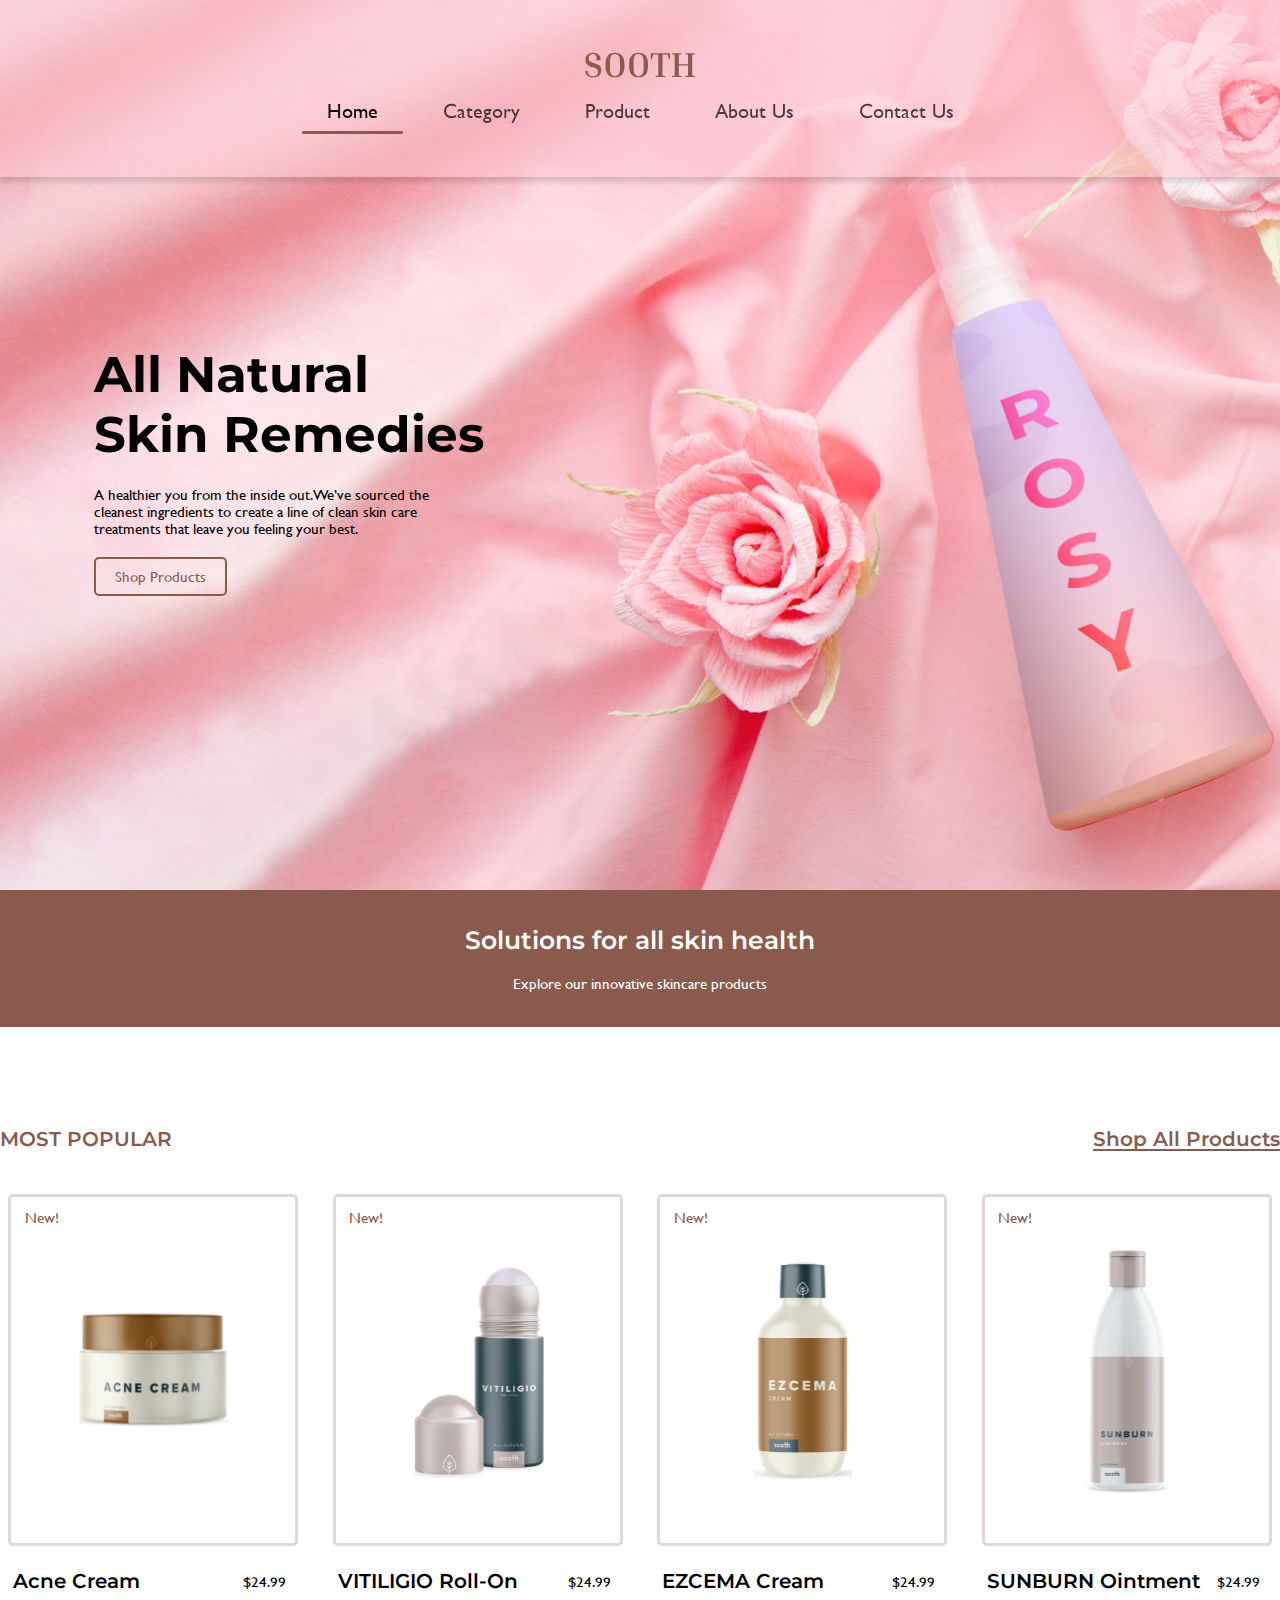
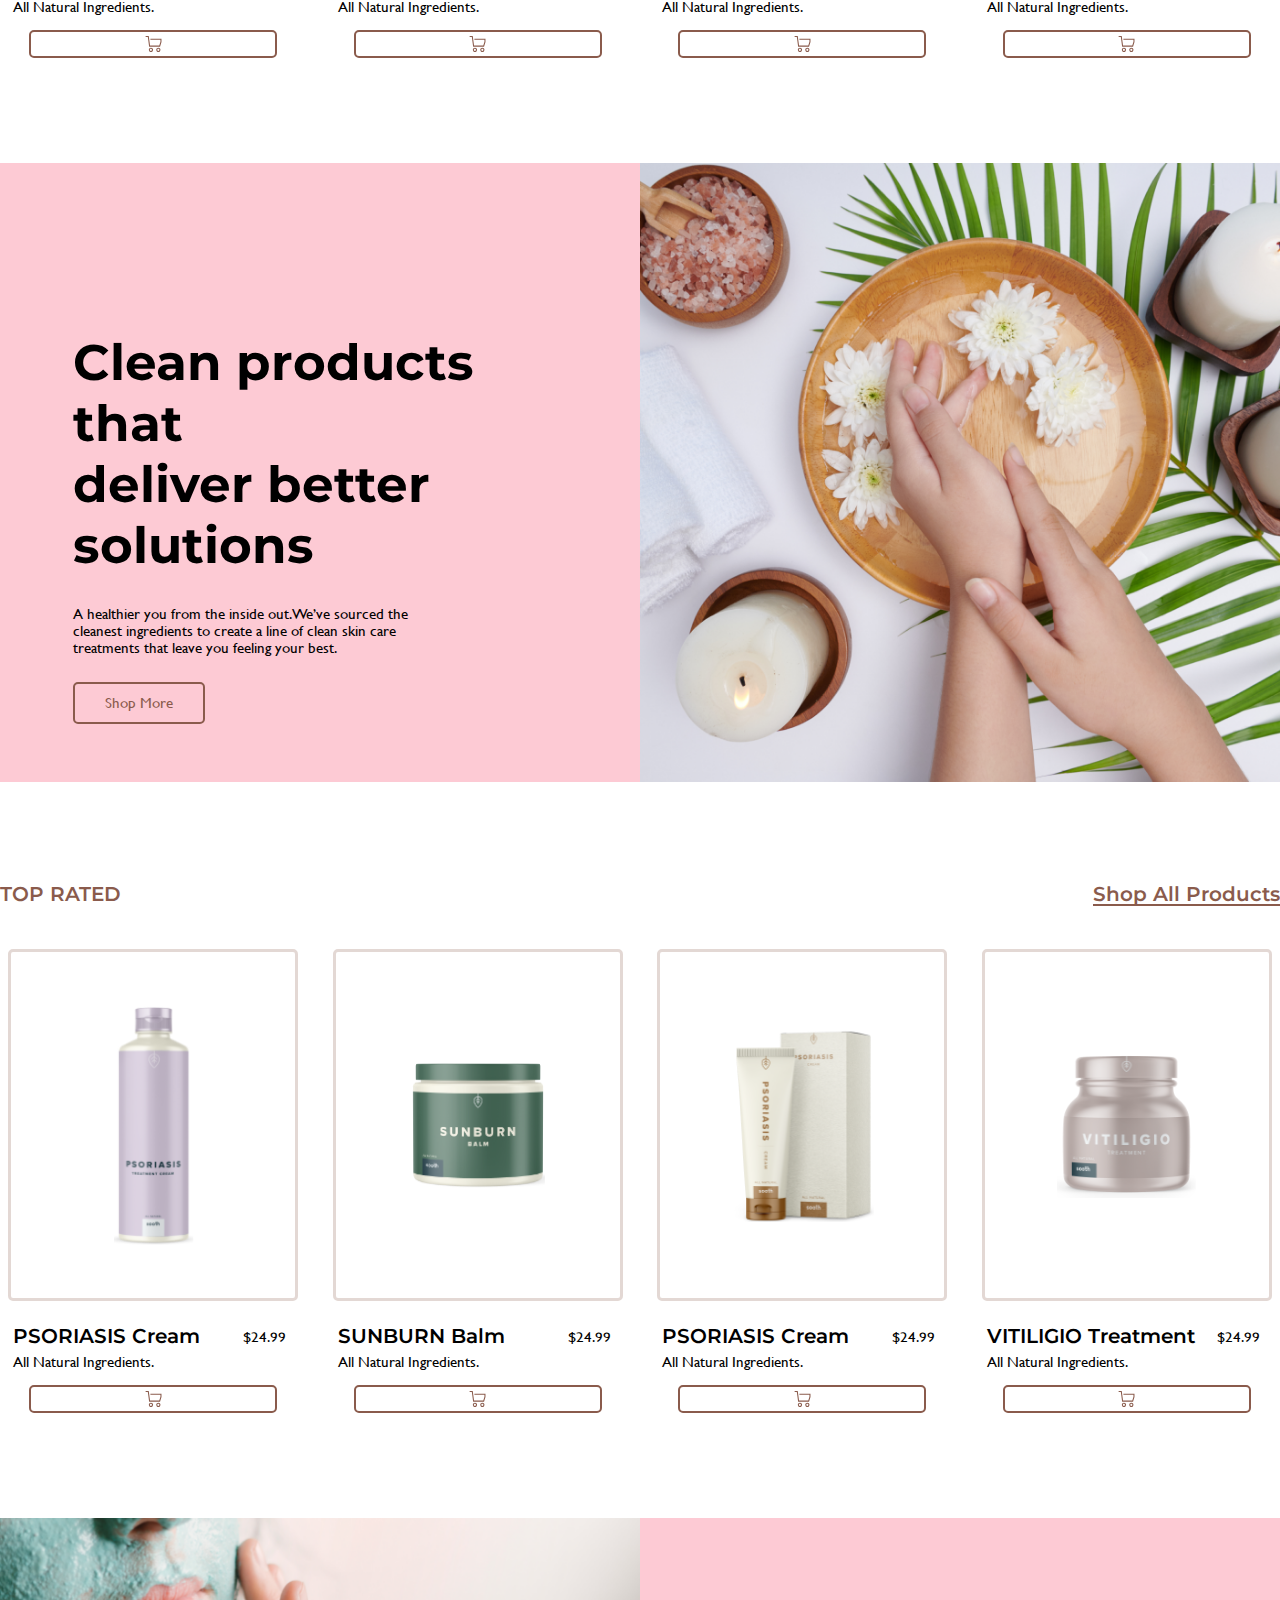
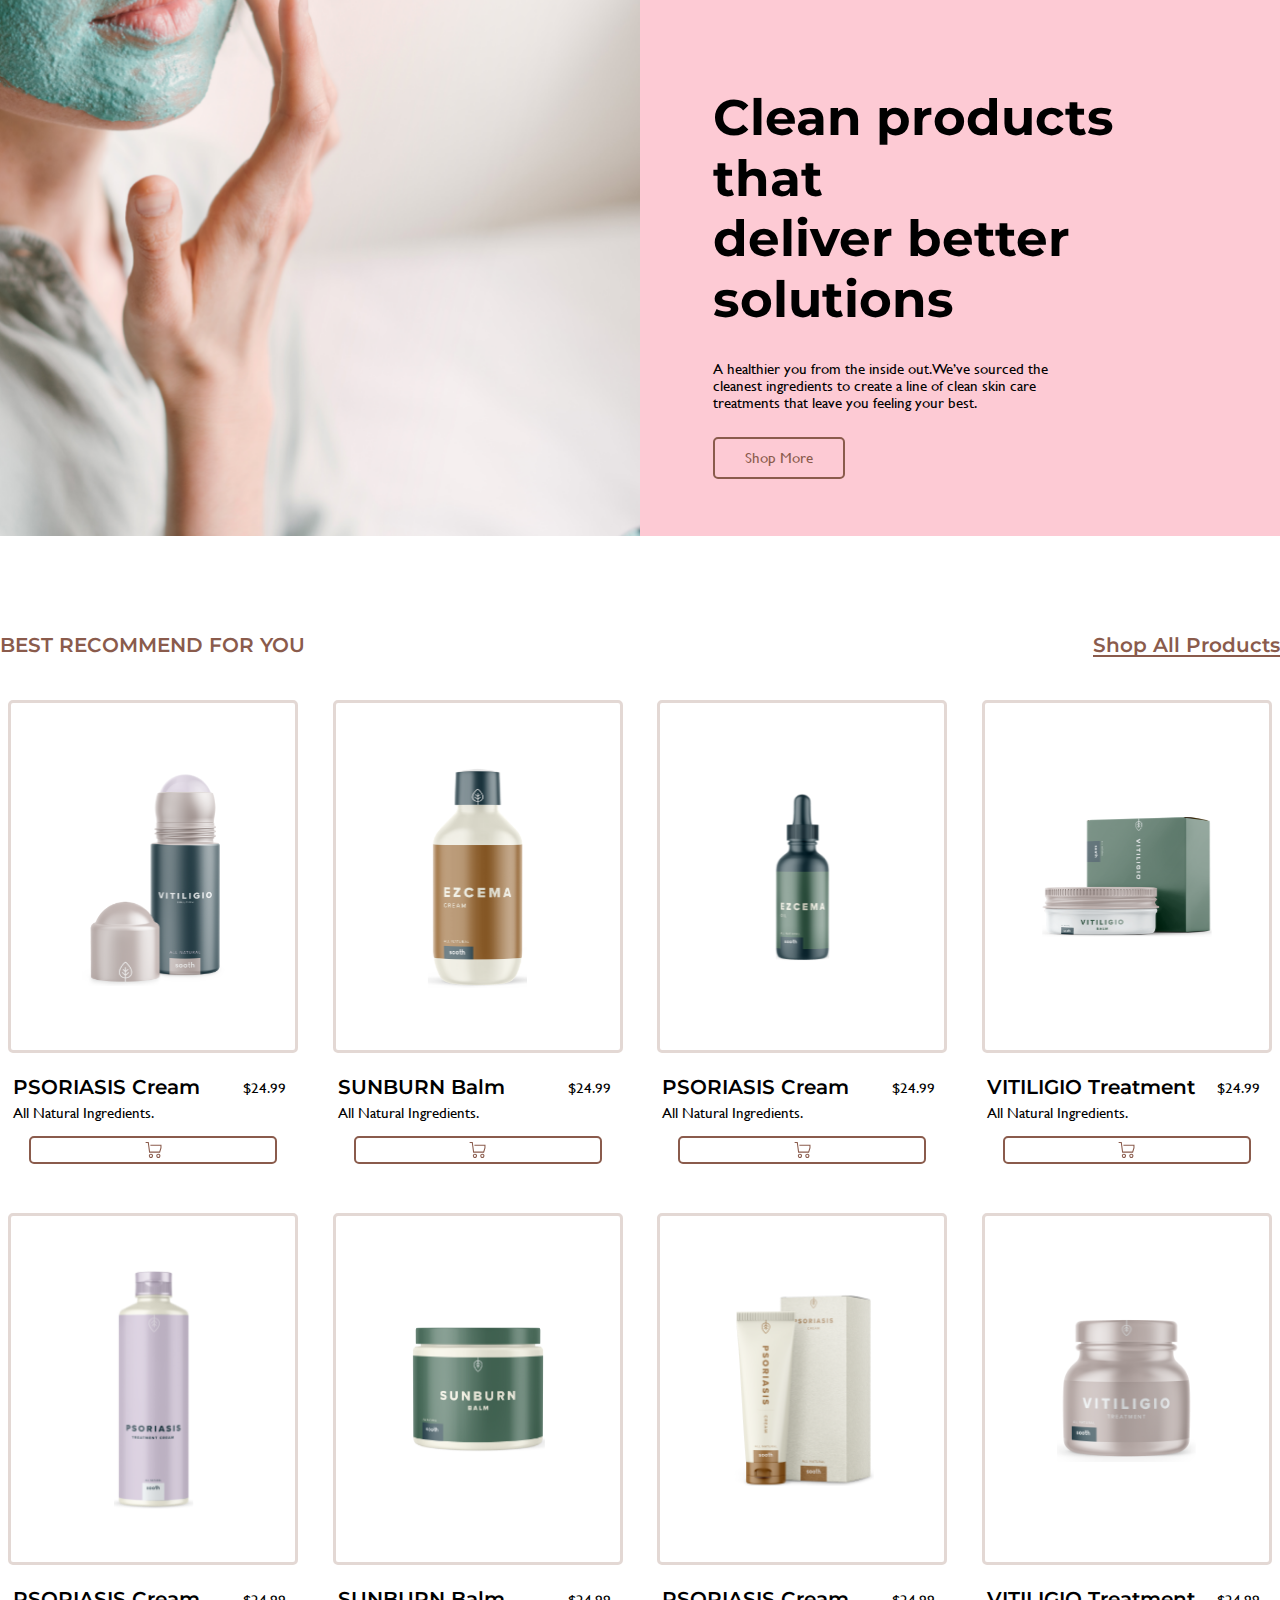
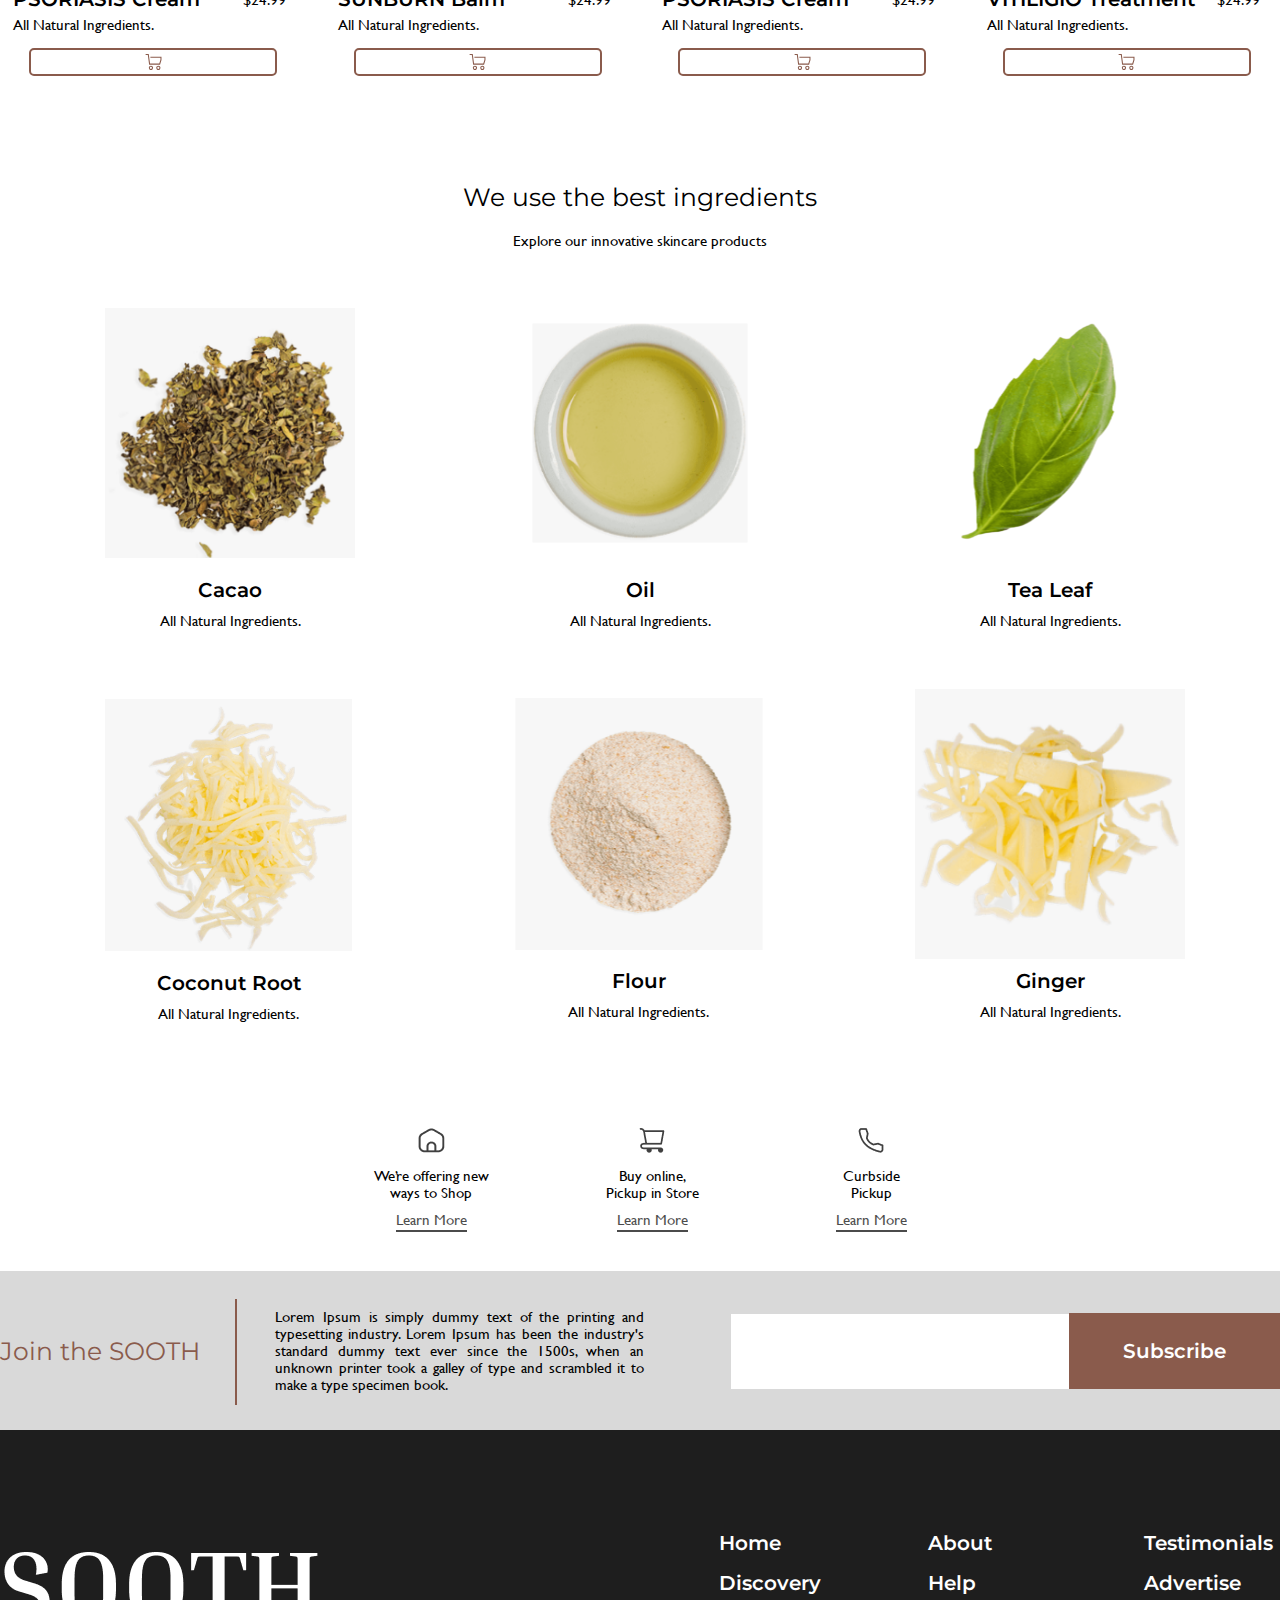
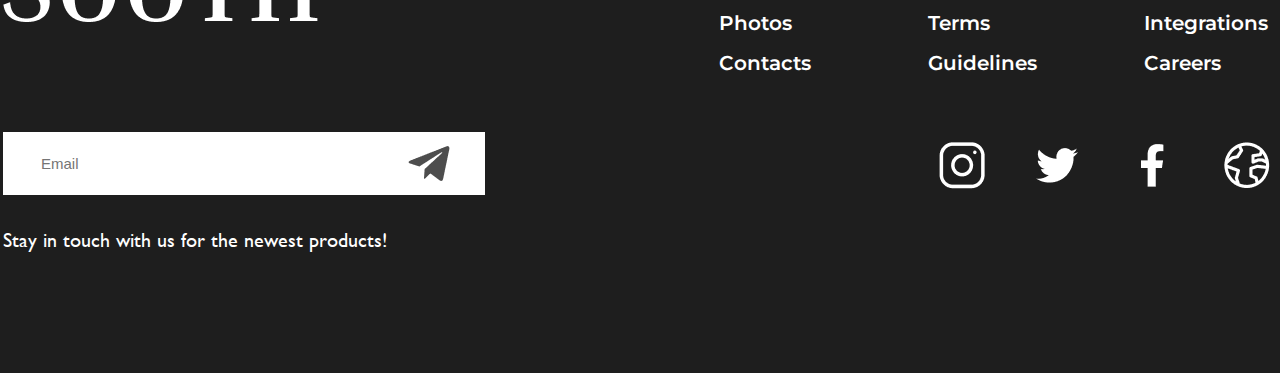
==== commit 38f50b8c: "finish combine code except about page" ====
--- a/index.html
+++ b/index.html
@@ -1,525 +1,539 @@
-<!DOCTYPE html>
-<html lang="en">
-
-<head>
-  <meta charset="UTF-8" />
-  <meta name="viewport" content="width=device-width, initial-scale=1.0" />
-  <link rel="stylesheet" href="css/reset.css" />
-  <link rel="stylesheet" href="css/common.css" />
-  <link rel="stylesheet" href="css/topPage.css" />
-  <title>Home | SOOTH</title>
-</head>
-
-<body>
-  <header class="header">
-    <nav class="nav container">
-      <div class="hum-menu nav-item">
-        <div></div>
-        <div></div>
-        <div></div>
-      </div>
-      <a href="index.html" class="page-logo nav-item">
-        <img src="./img/common/img_page_logo1.svg" alt="header-logo" />
-      </a>
-      <ul class="dropdown-menu nav-item">
-        <li class="dropdown-item">
-          <a href="index.html" class="nav-link active">Home</a>
-        </li>
-        <li class="dropdown-item">
-          <a href="category.html" class="nav-link">Category</a>
-        </li>
-        <li class="dropdown-item">
-          <a href="product.html" class="nav-link">Product</a>
-        </li>
-        <li class="dropdown-item">
-          <a href="" class="nav-link">About Us</a>
-        </li>
-        <li class="dropdown-item">
-          <a href="contact.html" class="nav-link">Contact Us</a>
-        </li>
-      </ul>
-    </nav>
-  </header>
-  <main id="home">
-    <!-- section-1 -->
-    <section class="sec-1">
-      <div class="container con-1">
-        <h1 class="title">
-          All Natural<br />
-          Skin Remedies
-        </h1>
-        <p>
-          A healthier you from the inside out. We’ve sourced the<br />
-          cleanest ingredients to create a line of clean skin care<br />
-          treatments that leave you feeling your best.<br />
-        </p>
-        <a class="btn btn1"> Shop Products </a>
-      </div>
-    </section>
-    <!-- section-2 -->
-    <section class="sec-2">
-      <div class="container con-2">
-        <h2 class="title2">Solutions for all skin health</h2>
-        <div>Explore our innovative skincare products</div>
-      </div>
-    </section>
-    <!-- section-3 -->
-    <section>
-      <div class="container con-3 product-con">
-        <div class="item-heading d-flex-row">
-          <h3 class="title3">MOST POPULAR</h3>
-          <h3 class="title3">Shop All Products</h3>
-        </div>
-        <div class="item-con d-flex-row">
-          <div class="item">
-            <div class="new-item img-con">
-              <img src="./img/top/img_new1.png" alt="" />
-            </div>
-            <div class="item-detail">
-              <div class="left">
-                <h3 class="title3">Acne Cream</h3>
-                <p>All Natural Ingredients.</p>
-              </div>
-              <span class="price">$24.99</span>
-            </div>
-            <a class="cart-btn btn5"> </a>
-          </div>
-          <div class="item">
-            <div class="new-item img-con">
-              <img src="./img/top/img_new2.png" alt="" />
-            </div>
-            <div class="item-detail">
-              <div class="left">
-                <h3 class="title3">VITILIGIO Roll-On</h3>
-                <p>All Natural Ingredients.</p>
-              </div>
-              <span class="price">$24.99</span>
-            </div>
-            <a class="cart-btn btn5"> </a>
-          </div>
-          <div class="item">
-            <div class="new-item img-con">
-              <img src="./img/top/img_new3.png" alt="" />
-            </div>
-            <div class="item-detail">
-              <div class="left">
-                <h3 class="title3">EZCEMA Cream</h3>
-                <p>All Natural Ingredients.</p>
-              </div>
-              <span class="price">$24.99</span>
-            </div>
-            <a class="cart-btn btn5"> </a>
-          </div>
-          <div class="item">
-            <div class="new-item img-con">
-              <img src="./img/top/img_new4.png" alt="" />
-            </div>
-            <div class="item-detail">
-              <div class="left">
-                <h3 class="title3">SUNBURN Ointment</h3>
-                <p>All Natural Ingredients.</p>
-              </div>
-              <span class="price">$24.99</span>
-            </div>
-            <a class="cart-btn btn5"> </a>
-          </div>
-        </div>
-      </div>
-    </section>
-    <!-- section-4 -->
-    <section>
-      <div class="container con-4 show">
-        <div class="left">
-          <h2 class="title">
-            Clean products that<br />
-            deliver better<br />
-            solutions
-          </h2>
-          <p>
-            A healthier you from the inside out. We’ve sourced the<br />
-            cleanest ingredients to create a line of clean skin care<br />
-            treatments that leave you feeling your best.<br />
-          </p>
-          <a class="btn btn2"> Shop More </a>
-        </div>
-        <div class="img-con right">
-          <img src="./img/common/img_ show1.png" alt="show" />
-        </div>
-      </div>
-    </section>
-    <!-- section-5 -->
-    <section>
-      <div class="container con-5 product-con">
-        <div class="item-heading d-flex-row">
-          <h3 class="title3">TOP RATED</h3>
-          <h3 class="title3">Shop All Products</h3>
-        </div>
-        <div class="item-con d-flex-row">
-          <div class="item">
-            <div class="img-con">
-              <img src="./img/top/img_item1.png" alt="" />
-            </div>
-            <div class="item-detail">
-              <div class="left">
-                <h3 class="title3">PSORIASIS Cream</h3>
-                <p>All Natural Ingredients.</p>
-              </div>
-              <span class="price">$24.99</span>
-            </div>
-            <a class="cart-btn btn5"> </a>
-          </div>
-          <div class="item">
-            <div class="img-con">
-              <img src="./img/top/img_item2.png" alt="" />
-            </div>
-            <div class="item-detail">
-              <div class="left">
-                <h3 class="title3">SUNBURN Balm</h3>
-                <p>All Natural Ingredients.</p>
-              </div>
-              <span class="price">$24.99</span>
-            </div>
-            <a class="cart-btn btn5"> </a>
-          </div>
-          <div class="item">
-            <div class="img-con">
-              <img src="./img/top/img_item3.png" alt="" />
-            </div>
-            <div class="item-detail">
-              <div class="left">
-                <h3 class="title3">PSORIASIS Cream</h3>
-                <p>All Natural Ingredients.</p>
-              </div>
-              <span class="price">$24.99</span>
-            </div>
-            <a class="cart-btn btn5"> </a>
-          </div>
-          <div class="item">
-            <div class="img-con">
-              <img src="./img/top/img_item4.png" alt="" />
-            </div>
-            <div class="item-detail">
-              <div class="left">
-                <h3 class="title3">VITILIGIO Treatment</h3>
-                <p>All Natural Ingredients.</p>
-              </div>
-              <span class="price">$24.99</span>
-            </div>
-            <a class="cart-btn btn5"> </a>
-          </div>
-        </div>
-      </div>
-    </section>
-    <!-- section-6 -->
-    <section>
-      <div class="container con-6 show">
-        <div class="img-con right">
-          <img src="./img/common/img_show2.png" alt="show" />
-        </div>
-        <div class="left">
-          <h2 class="title">
-            Clean products that<br />
-            deliver better<br />
-            solutions
-          </h2>
-          <p>
-            A healthier you from the inside out. We’ve sourced the<br />
-            cleanest ingredients to create a line of clean skin care<br />
-            treatments that leave you feeling your best.<br />
-          </p>
-          <a class="btn btn2"> Shop More </a>
-        </div>
-      </div>
-    </section>
-    <!-- section-7 -->
-    <section>
-      <div class="container product-con con-7">
-        <div class="item-heading d-flex-row">
-          <h3 class="title3">BEST RECOMMEND FOR YOU</h3>
-          <h3 class="title3">Shop All Products</h3>
-        </div>
-        <div class="item-con d-flex-row">
-          <div class="item">
-            <div class="img-con">
-              <img src="./img/top/img_new2.png" alt="" />
-            </div>
-            <div class="item-detail">
-              <div class="left">
-                <h3 class="title3">PSORIASIS Cream</h3>
-                <p>All Natural Ingredients.</p>
-              </div>
-              <span class="price">$24.99</span>
-            </div>
-            <a class="cart-btn btn5"> </a>
-          </div>
-          <div class="item">
-            <div class="img-con">
-              <img src="./img/top/img_new3.png" alt="" />
-            </div>
-            <div class="item-detail">
-              <div class="left">
-                <h3 class="title3">SUNBURN Balm</h3>
-                <p>All Natural Ingredients.</p>
-              </div>
-              <span class="price">$24.99</span>
-            </div>
-            <a class="cart-btn btn5"> </a>
-          </div>
-          <div class="item">
-            <div class="img-con">
-              <img src="./img/top/img_new5.png" alt="" />
-            </div>
-            <div class="item-detail">
-              <div class="left">
-                <h3 class="title3">PSORIASIS Cream</h3>
-                <p>All Natural Ingredients.</p>
-              </div>
-              <span class="price">$24.99</span>
-            </div>
-            <a class="cart-btn btn5"> </a>
-          </div>
-          <div class="item">
-            <div class="img-con">
-              <img src="./img/top/img_new6.png" alt="" />
-            </div>
-            <div class="item-detail">
-              <div class="left">
-                <h3 class="title3">VITILIGIO Treatment</h3>
-                <p>All Natural Ingredients.</p>
-              </div>
-              <span class="price">$24.99</span>
-            </div>
-            <a class="cart-btn btn5"> </a>
-          </div>
-          <div class="item">
-            <div class="img-con">
-              <img src="./img/top/img_item1.png" alt="" />
-            </div>
-            <div class="item-detail">
-              <div class="left">
-                <h3 class="title3">PSORIASIS Cream</h3>
-                <p>All Natural Ingredients.</p>
-              </div>
-              <span class="price">$24.99</span>
-            </div>
-            <a class="cart-btn btn5"> </a>
-          </div>
-          <div class="item">
-            <div class="img-con">
-              <img src="./img/top/img_item2.png" alt="" />
-            </div>
-            <div class="item-detail">
-              <div class="left">
-                <h3 class="title3">SUNBURN Balm</h3>
-                <p>All Natural Ingredients.</p>
-              </div>
-              <span class="price">$24.99</span>
-            </div>
-            <a class="cart-btn btn5"> </a>
-          </div>
-          <div class="item">
-            <div class="img-con">
-              <img src="./img/top/img_item3.png" alt="" />
-            </div>
-            <div class="item-detail">
-              <div class="left">
-                <h3 class="title3">PSORIASIS Cream</h3>
-                <p>All Natural Ingredients.</p>
-              </div>
-              <span class="price">$24.99</span>
-            </div>
-            <a class="cart-btn btn5"> </a>
-          </div>
-          <div class="item">
-            <div class="img-con">
-              <img src="./img/top/img_item4.png" alt="" />
-            </div>
-            <div class="item-detail">
-              <div class="left">
-                <h3 class="title3">VITILIGIO Treatment</h3>
-                <p>All Natural Ingredients.</p>
-              </div>
-              <span class="price">$24.99</span>
-            </div>
-            <a class="cart-btn btn5"> </a>
-          </div>
-        </div>
-      </div>
-    </section>
-    <!-- section-8 -->
-    <section>
-      <div class="container con-8 ingredient-con">
-        <h3 class="title2">We use the best ingredients</h3>
-        <div>Explore our innovative skincare products</div>
-        <div class="item-con">
-          <div class="item">
-            <div class="img-con">
-              <img src="./img/top/img_ingrediant_1.png" alt="ingredients" />
-            </div>
-            <div>
-              <h4 class="title3">Cacao</h4>
-              <p>All Natural Ingredients.</p>
-            </div>
-          </div>
-          <div class="item">
-            <div class="img-con">
-              <img src="./img/top/img_ingredient_2.png" alt="ingredients" />
-            </div>
-            <div>
-              <h4 class="title3">Oil</h4>
-              <p>All Natural Ingredients.</p>
-            </div>
-          </div>
-          <div class="item">
-            <div class="img-con">
-              <img src="./img/top/img_imgredient_3.png" alt="ingredients" />
-            </div>
-            <div>
-              <h4 class="title3">Tea Leaf</h4>
-              <p>All Natural Ingredients.</p>
-            </div>
-          </div>
-          <div class="item">
-            <div class="img-con">
-              <img src="./img/top/img_ingredient_4.png" alt="ingredients" />
-            </div>
-            <div>
-              <h4 class="title3">Coconut Root</h4>
-              <p>All Natural Ingredients.</p>
-            </div>
-          </div>
-          <div class="item">
-            <div class="img-con">
-              <img src="./img/top/img_ingredient_5.png" alt="ingredients" />
-            </div>
-            <div>
-              <h4 class="title3">Flour</h4>
-              <p>All Natural Ingredients.</p>
-            </div>
-          </div>
-          <div class="item">
-            <div class="img-con">
-              <img src="./img/top/img_ingredient_6.png" alt="ingredients" />
-            </div>
-            <div>
-              <h4 class="title3">Ginger</h4>
-              <p>All Natural Ingredients.</p>
-            </div>
-          </div>
-        </div>
-      </div>
-    </section>
-    <!-- section-9 -->
-    <section>
-      <div class="container con-9 learn-more">
-        <div class="item-con">
-          <div class="item">
-            <div class="img-con">
-              <img src="./img/common/ico_home.png" alt="" />
-            </div>
-            <div>
-              <p>
-                We’re offering new<br />
-                ways to Shop
-              </p>
-              <span class="more">Learn More</span>
-            </div>
-          </div>
-          <div class="item">
-            <div class="img-con">
-              <img src="./img/common/ico_cart.png" alt="" />
-            </div>
-            <div>
-              <p>
-                Buy online,<br />
-                Pickup in Store
-              </p>
-              <span class="more">Learn More</span>
-            </div>
-          </div>
-          <div class="item">
-            <div class="img-con">
-              <img src="./img/common/ico_phone.png" alt="" />
-            </div>
-            <div>
-              <p>
-                Curbside<br />
-                Pickup
-              </p>
-              <span class="more">Learn More</span>
-            </div>
-          </div>
-        </div>
-      </div>
-    </section>
-    <!-- section-10 -->
-    <section class="subscribe">
-      <div class="container con-10">
-        <div class="d-flex-row left">
-          <h3 class="title2">Join the SOOTH</h3>
-          <p>
-            Lorem Ipsum is simply dummy text of the printing and
-            typesetting industry. Lorem Ipsum has been the industry's
-            standard dummy text ever since the 1500s, when an
-            unknown printer took a galley of type and scrambled it to
-            make a type specimen book. 
-          </p>
-        </div>
-        <div class="sub">
-          <div class="input"><input type="text" class="input"></div><button>Subscribe</button>
-        </div>
-      </div>
-    </section>
-  </main>
-  <footer>
-    <div class="container footer">
-      <div class="left">
-        <div class="logo">
-          <img src="./img/common/img_footer_logo.png" alt="footerlogo" />
-        </div>
-        <div class="contact">
-          <div class="input">
-            <input type="email" placeholder="Email" />
-          </div>
-          <p>Stay in touch with us for the newest products!</p>
-        </div>
-
-      </div>
-      <div class="right">
-        <div class="footer-nav">
-          <ul>
-            <li><a href="#">Home</a></li>
-            <li><a href="#">Discovery</a></li>
-            <li><a href="#">Photos</a></li>
-            <li><a href="#">Contacts</a></li>
-          </ul>
-          <ul>
-            <li><a href="#">About</a></li>
-            <li><a href="#">Help</a></li>
-            <li><a href="#">Terms</a></li>
-            <li><a href="#">Guidelines</a></li>
-          </ul>
-          <ul>
-            <li><a href="#">Testimonials</a></li>
-            <li><a href="#">Advertise</a></li>
-            <li><a href="#">Integrations</a></li>
-            <li><a href="#">Careers</a></li>
-          </ul>
-        </div>
-
-        <ul class="social">
-          <li><a href=""><img src="./img/common/ico_contact1.png" alt="link"></a></li>
-          <li><a href=""><img src="./img/common/ico_contact2.png" alt="link"></a></li>
-          <li><a href=""><img src="./img/common/ico_contact3.png" alt="link"></a></li>
-          <li><a href=""><img src="./img/common/ico_contact4.png" alt="link"></a></li>
-        </ul>
-
-      </div>
-    </div>
-  </footer>
-</body>
-<script src="./js/jquery.min.js"></script>
-<script src="./js/humburga_menu.js"></script>
-<script src="./js/script.js"></script>
-
+<!DOCTYPE html>
+<html lang="en">
+
+<head>
+  <meta charset="UTF-8" />
+  <meta name="viewport" content="width=device-width, initial-scale=1.0" />
+  <link rel="stylesheet" href="css/reset.css" />
+  <link rel="stylesheet" href="css/common.css" />
+  <link rel="stylesheet" href="css/topPage.css" />
+  <title>Home Page</title>
+</head>
+
+<body>
+  <header class="header">
+    <nav class="nav container">
+      <div class="hum-menu nav-item">
+        <div></div>
+        <div></div>
+        <div></div>
+      </div>
+      <a href="index.html" class="page-logo nav-item">
+        <img src="./img/common/img_page_logo1.svg" alt="" />
+      </a>
+      <ul class="dropdown-menu nav-item">
+        <li class="dropdown-item">
+          <a href="#" class="nav-link active">Home</a>
+        </li>
+        <li class="dropdown-item">
+          <a href="category.html" class="nav-link">Category</a>
+        </li>
+        <li class="dropdown-item"><a href="product.html" class="nav-link">Product</a></li>
+        <li class="dropdown-item">
+          <a href="about.html" class="nav-link">About Us</a>
+        </li>
+        <li class="dropdown-item">
+          <a href="contact.html" class="nav-link">Contact Us</a>
+        </li>
+      </ul>
+    </nav>
+  </header>
+  <main id="home">
+    <!-- section-1 -->
+    <section class="sec-1">
+      <div class="container con-1">
+        <h1 class="title">
+          All Natural<br />
+          Skin Remedies
+        </h1>
+        <p>
+          A healthier you from the inside out. We’ve sourced the<br />
+          cleanest ingredients to create a line of clean skin care<br />
+          treatments that leave you feeling your best.<br />
+        </p>
+        <a class="btn btn1"> Shop Products </a>
+      </div>
+    </section>
+    <div class="container con-1 sp">
+      <h1 class="title">
+        All Natural<br />
+        Skin Remedies
+      </h1>
+      <p>
+        A healthier you from the inside out. We’ve sourced the<br />
+        cleanest ingredients to create a line of clean skin care<br />
+        treatments that leave you feeling your best.<br />
+      </p>
+      <a class="btn btn1"> Shop Products </a>
+    </div>
+    <!-- section-2 -->
+    <section class="sec-2">
+      <div class="container con-2">
+        <h2 class="title2">Solutions for all skin health</h2>
+        <div>Explore our innovative skincare products</div>
+      </div>
+    </section>
+    <!-- section-3 -->
+    <section>
+      <div class="container con-3 product-con">
+        <div class="item-heading d-flex-row">
+          <h3 class="title3">MOST POPULAR</h3>
+          <h3 class="title3">Shop All Products</h3>
+        </div>
+        <div class="item-con d-flex-row">
+          <div class="item">
+            <div class="new-item img-con">
+              <img src="./img/top/img_new1.png" alt="" />
+            </div>
+            <div class="item-detail">
+              <div class="left">
+                <h3 class="title3">Acne Cream</h3>
+                <p>All Natural Ingredients.</p>
+              </div>
+              <span class="price">$24.99</span>
+            </div>
+            <a class="cart-btn btn5"> </a>
+          </div>
+          <div class="item">
+            <div class="new-item img-con">
+              <img src="./img/top/img_new2.png" alt="" />
+            </div>
+            <div class="item-detail">
+              <div class="left">
+                <h3 class="title3">VITILIGIO Roll-On</h3>
+                <p>All Natural Ingredients.</p>
+              </div>
+              <span class="price">$24.99</span>
+            </div>
+            <a class="cart-btn btn5"> </a>
+          </div>
+          <div class="item">
+            <div class="new-item img-con">
+              <img src="./img/top/img_new3.png" alt="" />
+            </div>
+            <div class="item-detail">
+              <div class="left">
+                <h3 class="title3">EZCEMA Cream</h3>
+                <p>All Natural Ingredients.</p>
+              </div>
+              <span class="price">$24.99</span>
+            </div>
+            <a class="cart-btn btn5"> </a>
+          </div>
+          <div class="item">
+            <div class="new-item img-con">
+              <img src="./img/top/img_new4.png" alt="" />
+            </div>
+            <div class="item-detail">
+              <div class="left">
+                <h3 class="title3">SUNBURN Ointment</h3>
+                <p>All Natural Ingredients.</p>
+              </div>
+              <span class="price">$24.99</span>
+            </div>
+            <a class="cart-btn btn5"> </a>
+          </div>
+        </div>
+      </div>
+    </section>
+    <!-- section-4 -->
+    <section>
+      <div class="container con-4 show">
+        <div class="left">
+          <h2 class="title">
+            Clean products that<br />
+            deliver better<br />
+            solutions
+          </h2>
+          <p>
+            A healthier you from the inside out. We’ve sourced the<br />
+            cleanest ingredients to create a line of clean skin care<br />
+            treatments that leave you feeling your best.<br />
+          </p>
+          <a class="btn btn2"> Shop More </a>
+        </div>
+        <div class="img-con right">
+          <img src="./img/common/img_ show1.png" alt="show" />
+        </div>
+      </div>
+    </section>
+    <!-- section-5 -->
+    <section>
+      <div class="container con-5 product-con">
+        <div class="item-heading d-flex-row">
+          <h3 class="title3">TOP RATED</h3>
+          <h3 class="title3">Shop All Products</h3>
+        </div>
+        <div class="item-con d-flex-row">
+          <div class="item">
+            <div class="img-con">
+              <img src="./img/top/img_item1.png" alt="" />
+            </div>
+            <div class="item-detail">
+              <div class="left">
+                <h3 class="title3">PSORIASIS Cream</h3>
+                <p>All Natural Ingredients.</p>
+              </div>
+              <span class="price">$24.99</span>
+            </div>
+            <a class="cart-btn btn5"> </a>
+          </div>
+          <div class="item">
+            <div class="img-con">
+              <img src="./img/top/img_item2.png" alt="" />
+            </div>
+            <div class="item-detail">
+              <div class="left">
+                <h3 class="title3">SUNBURN Balm</h3>
+                <p>All Natural Ingredients.</p>
+              </div>
+              <span class="price">$24.99</span>
+            </div>
+            <a class="cart-btn btn5"> </a>
+          </div>
+          <div class="item">
+            <div class="img-con">
+              <img src="./img/top/img_item3.png" alt="" />
+            </div>
+            <div class="item-detail">
+              <div class="left">
+                <h3 class="title3">PSORIASIS Cream</h3>
+                <p>All Natural Ingredients.</p>
+              </div>
+              <span class="price">$24.99</span>
+            </div>
+            <a class="cart-btn btn5"> </a>
+          </div>
+          <div class="item">
+            <div class="img-con">
+              <img src="./img/top/img_item4.png" alt="" />
+            </div>
+            <div class="item-detail">
+              <div class="left">
+                <h3 class="title3">VITILIGIO Treatment</h3>
+                <p>All Natural Ingredients.</p>
+              </div>
+              <span class="price">$24.99</span>
+            </div>
+            <a class="cart-btn btn5"> </a>
+          </div>
+        </div>
+      </div>
+    </section>
+    <!-- section-6 -->
+    <section>
+      <div class="container con-6 show">
+        <div class="img-con right">
+          <img src="./img/common/img_show2.png" alt="show" />
+        </div>
+        <div class="left">
+          <h2 class="title">
+            Clean products that<br />
+            deliver better<br />
+            solutions
+          </h2>
+          <p>
+            A healthier you from the inside out. We’ve sourced the<br />
+            cleanest ingredients to create a line of clean skin care<br />
+            treatments that leave you feeling your best.<br />
+          </p>
+          <a class="btn btn2"> Shop More </a>
+        </div>
+      </div>
+    </section>
+    <!-- section-7 -->
+    <section>
+      <div class="container product-con con-7">
+        <div class="item-heading d-flex-row">
+          <h3 class="title3">BEST RECOMMEND FOR YOU</h3>
+          <h3 class="title3">Shop All Products</h3>
+        </div>
+        <div class="item-con d-flex-row">
+          <div class="item">
+            <div class="img-con">
+              <img src="./img/top/img_new2.png" alt="" />
+            </div>
+            <div class="item-detail">
+              <div class="left">
+                <h3 class="title3">PSORIASIS Cream</h3>
+                <p>All Natural Ingredients.</p>
+              </div>
+              <span class="price">$24.99</span>
+            </div>
+            <a class="cart-btn btn5"> </a>
+          </div>
+          <div class="item">
+            <div class="img-con">
+              <img src="./img/top/img_new3.png" alt="" />
+            </div>
+            <div class="item-detail">
+              <div class="left">
+                <h3 class="title3">SUNBURN Balm</h3>
+                <p>All Natural Ingredients.</p>
+              </div>
+              <span class="price">$24.99</span>
+            </div>
+            <a class="cart-btn btn5"> </a>
+          </div>
+          <div class="item">
+            <div class="img-con">
+              <img src="./img/top/img_new5.png" alt="" />
+            </div>
+            <div class="item-detail">
+              <div class="left">
+                <h3 class="title3">PSORIASIS Cream</h3>
+                <p>All Natural Ingredients.</p>
+              </div>
+              <span class="price">$24.99</span>
+            </div>
+            <a class="cart-btn btn5"> </a>
+          </div>
+          <div class="item">
+            <div class="img-con">
+              <img src="./img/top/img_new6.png" alt="" />
+            </div>
+            <div class="item-detail">
+              <div class="left">
+                <h3 class="title3">VITILIGIO Treatment</h3>
+                <p>All Natural Ingredients.</p>
+              </div>
+              <span class="price">$24.99</span>
+            </div>
+            <a class="cart-btn btn5"> </a>
+          </div>
+          <div class="item">
+            <div class="img-con">
+              <img src="./img/top/img_item1.png" alt="" />
+            </div>
+            <div class="item-detail">
+              <div class="left">
+                <h3 class="title3">PSORIASIS Cream</h3>
+                <p>All Natural Ingredients.</p>
+              </div>
+              <span class="price">$24.99</span>
+            </div>
+            <a class="cart-btn btn5"> </a>
+          </div>
+          <div class="item">
+            <div class="img-con">
+              <img src="./img/top/img_item2.png" alt="" />
+            </div>
+            <div class="item-detail">
+              <div class="left">
+                <h3 class="title3">SUNBURN Balm</h3>
+                <p>All Natural Ingredients.</p>
+              </div>
+              <span class="price">$24.99</span>
+            </div>
+            <a class="cart-btn btn5"> </a>
+          </div>
+          <div class="item">
+            <div class="img-con">
+              <img src="./img/top/img_item3.png" alt="" />
+            </div>
+            <div class="item-detail">
+              <div class="left">
+                <h3 class="title3">PSORIASIS Cream</h3>
+                <p>All Natural Ingredients.</p>
+              </div>
+              <span class="price">$24.99</span>
+            </div>
+            <a class="cart-btn btn5"> </a>
+          </div>
+          <div class="item">
+            <div class="img-con">
+              <img src="./img/top/img_item4.png" alt="" />
+            </div>
+            <div class="item-detail">
+              <div class="left">
+                <h3 class="title3">VITILIGIO Treatment</h3>
+                <p>All Natural Ingredients.</p>
+              </div>
+              <span class="price">$24.99</span>
+            </div>
+            <a class="cart-btn btn5"> </a>
+          </div>
+        </div>
+      </div>
+    </section>
+    <!-- section-8 -->
+    <section>
+      <div class="container con-8 ingredient-con">
+        <h3 class="title2">We use the best ingredients</h3>
+        <div>Explore our innovative skincare products</div>
+        <div class="item-con">
+          <div class="item">
+            <div class="img-con">
+              <img src="./img/top/img_ingrediant_1.png" alt="ingredients" />
+            </div>
+            <div>
+              <h4 class="title3">Cacao</h4>
+              <p>All Natural Ingredients.</p>
+            </div>
+          </div>
+          <div class="item">
+            <div class="img-con">
+              <img src="./img/top/img_ingredient_2.png" alt="ingredients" />
+            </div>
+            <div>
+              <h4 class="title3">Oil</h4>
+              <p>All Natural Ingredients.</p>
+            </div>
+          </div>
+          <div class="item">
+            <div class="img-con">
+              <img src="./img/top/img_imgredient_3.png" alt="ingredients" />
+            </div>
+            <div>
+              <h4 class="title3">Tea Leaf</h4>
+              <p>All Natural Ingredients.</p>
+            </div>
+          </div>
+          <div class="item">
+            <div class="img-con">
+              <img src="./img/top/img_ingredient_4.png" alt="ingredients" />
+            </div>
+            <div>
+              <h4 class="title3">Coconut Root</h4>
+              <p>All Natural Ingredients.</p>
+            </div>
+          </div>
+          <div class="item">
+            <div class="img-con">
+              <img src="./img/top/img_ingredient_5.png" alt="ingredients" />
+            </div>
+            <div>
+              <h4 class="title3">Flour</h4>
+              <p>All Natural Ingredients.</p>
+            </div>
+          </div>
+          <div class="item">
+            <div class="img-con">
+              <img src="./img/top/img_ingredient_6.png" alt="ingredients" />
+            </div>
+            <div>
+              <h4 class="title3">Ginger</h4>
+              <p>All Natural Ingredients.</p>
+            </div>
+          </div>
+        </div>
+      </div>
+    </section>
+    <!-- section-9 -->
+    <section>
+      <div class="container con-9 learn-more">
+        <div class="item-con">
+          <div class="item">
+            <div class="img-con">
+              <img src="./img/common/ico_home.png" alt="" />
+            </div>
+            <div>
+              <p>
+                We’re offering new<br />
+                ways to Shop
+              </p>
+              <span class="more">Learn More</span>
+            </div>
+          </div>
+          <div class="item">
+            <div class="img-con">
+              <img src="./img/common/ico_cart.png" alt="" />
+            </div>
+            <div>
+              <p>
+                Buy online,<br />
+                Pickup in Store
+              </p>
+              <span class="more">Learn More</span>
+            </div>
+          </div>
+          <div class="item">
+            <div class="img-con">
+              <img src="./img/common/ico_phone.png" alt="" />
+            </div>
+            <div>
+              <p>
+                Curbside<br />
+                Pickup
+              </p>
+              <span class="more">Learn More</span>
+            </div>
+          </div>
+        </div>
+      </div>
+    </section>
+    <!-- section-10 -->
+    <section class="subscribe">
+      <div class="container con-10">
+        <div class="d-flex-row left">
+          <h3 class="title2">Join the SOOTH</h3>
+          <div class="sub-p">
+            <p>
+              Lorem Ipsum is simply dummy text of the printing and
+              typesetting industry. Lorem Ipsum has been the industry's
+              standard dummy text ever since the 1500s, when an
+              unknown printer took a galley of type and scrambled it to
+              make a type specimen book. 
+            </p>
+          </div>
+        </div>
+        <div class="sub">
+          <div class="input"><input type="text" class="input"></div><button>Subscribe</button>
+        </div>
+      </div>
+    </section>
+  </main>
+  <footer>
+    <div class="container footer">
+      <div class="left">
+        <div class="logo">
+          <img src="./img/common/img_footer_logo.png" alt="footerlogo" />
+        </div>
+        <div class="contact">
+          <div class="input">
+            <input type="email" placeholder="Email" />
+          </div>
+          <div>
+            <p>Stay in touch with us for the newest products!</p>
+          </div>
+        </div>
+
+      </div>
+      <div class="right">
+        <div class="footer-nav">
+          <ul>
+            <li><a href="#home">Home</a></li>
+            <li><a href="#">Discovery</a></li>
+            <li><a href="#">Photos</a></li>
+            <li><a href="#">Contacts</a></li>
+          </ul>
+          <ul>
+            <li><a href="#">About</a></li>
+            <li><a href="#">Help</a></li>
+            <li><a href="#">Terms</a></li>
+            <li><a href="#">Guidelines</a></li>
+          </ul>
+          <ul>
+            <li><a href="#">Testimonials</a></li>
+            <li><a href="#">Advertise</a></li>
+            <li><a href="#">Integrations</a></li>
+            <li><a href="#">Careers</a></li>
+          </ul>
+        </div>
+
+        <ul class="social">
+          <li><a href=""><img src="./img/common/ico_contact1.png" alt="link"></a></li>
+          <li><a href=""><img src="./img/common/ico_contact2.png" alt="link"></a></li>
+          <li><a href=""><img src="./img/common/ico_contact3.png" alt="link"></a></li>
+          <li><a href=""><img src="./img/common/ico_contact4.png" alt="link"></a></li>
+        </ul>
+
+      </div>
+    </div>
+  </footer>
+</body>
+<script src="./js/libraries/jquery.min.js"></script>
+<script src="./js/humburga_menu.js"></script>
+<script src="./js/script.js"></script>
+
 </html>--- a/css/common.css
+++ b/css/common.css
@@ -1,1126 +1,1515 @@
-* {
-  padding: 0;
-  border: 0;
-  box-sizing: border-box;
-  scroll-behavior: smooth;
-}
-
-@font-face {
-  font-family: "Gill Sans MT";
-  src: url(../font/gill-sans-mt/GIL_____.TTF);
-}
-
-/*@font-face {
-  font-family: "Montserrat";
-  src: url(../font/Montserrat/static/Montserrat-Bold.ttf);
-}*/
-@font-face {
-  font-family: "Montserrat";
-  src: url(../font/Montserrat/Montserrat-VariableFont_wght.ttf);
-}
-
-body,
-form {
-  font-family: "Gill Sans MT";
-  font-size: 15px;
-  font-size-adjust: 100%;
-}
-
-a {
-  display: inline-block;
-  color: inherit;
-  text-decoration: none;
-  outline: none;
-}
-
-a:hover {
-  cursor: pointer;
-}
-
-ul {
-  list-style: none;
-}
-
-p {
-  line-height: 1.13;
-  font-weight: 500;
-}
-
-.pc {
-  display: block;
-}
-
-.tb {
-  display: none;
-}
-
-.sp {
-  display: none;
-}
-
-section {
-  width: 100%;
-}
-
-.container {
-  margin: 0 auto;
-  max-width: 1300px;
-}
-
-.d-flex-row {
-  display: flex;
-  flex-wrap: wrap;
-  justify-content: space-between;
-}
-
-.d-flex-col {
-  display: flex;
-  flex-wrap: wrap;
-  flex-direction: column;
-}
-
-.img-con img {
-  max-width: 100%;
-}
-
-.hum-menu {
-  display: none;
-  padding: 2px;
-}
-
-.hum-menu div {
-  width: 23px;
-  height: 2px;
-  margin-bottom: 5px;
-  background-color: #000000;
-  transition: all 0.3s ease;
-}
-
-.hum-menu:last-child {
-  margin-bottom: 0px;
-}
-
-.page-logo {
-  margin-bottom: 1px;
-  padding: 10px 0 8px;
-}
-
-header {
-  position: fixed;
-  top: 0;
-  z-index: 99;
-  width: 100%;
-  padding: 42px 0 44px;
-  box-shadow: 0px 5px 5px #00000022;
-  background-color: #fdcad490;
-  font-family: "Gill Sans MT";
-  transition: all 0.5s ease;
-}
-
-header.active {
-  background: #FDCAD4;
-  transition: all 0.2s ease;
-}
-
-.nav {
-  display: flex;
-  flex-direction: column;
-  align-items: center;
-}
-
-
-.dropdown-menu {
-  display: flex;
-  justify-content: center;
-}
-
-.dropdown-menu .dropdown-item {
-  margin-right: 15px;
-}
-
-.dropdown-menu .dropdown-item .nav-link::after {
-  position: absolute;
-  bottom: 0;
-  left: 0;
-  width: 0%;
-  height: 3px;
-  background-color: #000000;
-  content: "";
-  transition: all 0.2s ease-out;
-  border-radius: 2px;
-}
-
-.dropdown-menu .dropdown-item .nav-link.active:after,
-.dropdown-menu .dropdown-item .nav-link:hover::after {
-  width: 100%;
-  transition: all 0.2s ease-out;
-}
-
-.dropdown-menu .dropdown-item:last-child {
-  margin-right: 0;
-}
-
-.dropdown-menu .dropdown-item .nav-link {
-  position: relative;
-  padding: 12px 25px 13px;
-  font-size: 20px;
-  opacity: 0.7;
-}
-
-.dropdown-menu .dropdown-item .nav-link:hover,
-.dropdown-menu .dropdown-item .nav-link.active {
-  opacity: 1;
-}
-
-/* for all btn */
-.btn {
-  border: 2px solid #8A5B4C;
-  background-color: transparent;
-  color: #8A5B4C;
-  font-size: 15px;
-  border-radius: 5px;
-}
-
-.btn:hover {
-  background-color: #8A5B4C;
-  color: #ffffff;
-}
-
-/* for shop product btn */
-.btn1 {
-  padding: 10px 19px 10px;
-}
-
-/* for shop more btn */
-.btn2 {
-  padding: 11px 30px 12px;
-
-}
-
-/* for all cart btn */
-.cart-btn {
-  position: relative;
-  width: 100%;
-  margin: 0 auto;
-  border: 2px solid #8A5B4C;
-  background-color: transparent;
-  border-radius: 5px;
-}
-
-.cart-btn:hover {
-  background-color: #8A5B4C;
-}
-
-.cart-btn::after {
-  position: absolute;
-  background: url(../img/common/logo_cart1.svg) no-repeat center/contain;
-  content: "";
-}
-
-.cart-btn:hover::after {
-  filter: brightness(0) saturate(100%) invert(99%) sepia(1%) saturate(1736%) hue-rotate(153deg) brightness(118%) contrast(100%);
-}
-
-/* for cart btn big */
-.btn3 {
-  padding: 26px 0;
-  max-width: 540px;
-}
-
-.cart-btn.btn3::after {
-  top: 7px;
-  left: 49%;
-  width: 36px;
-  height: 37px;
-}
-
-/* for cart btn noraml */
-.btn4 {
-  padding: 12px 0;
-  max-width: 257px;
-}
-
-.cart-btn.btn4::after {
-  top: 3px;
-  left: 49%;
-  width: 18px;
-  height: 18px;
-}
-
-/* for cart btn small */
-.btn5 {
-  padding: 12px 0;
-  max-width: 248px;
-}
-
-.cart-btn.btn5::after {
-  top: 3px;
-  left: 46.5%;
-  width: 17px;
-  height: 18px;
-}
-
-/* title */
-.title {
-  line-height: 1.2;
-  margin-bottom: 20px;
-  font-family: "Montserrat";
-  font-size: 50px;
-  font-weight: 700;
-}
-
-.title2 {
-  font-family: "Montserrat";
-  font-size: 25px;
-}
-
-.title3 {
-  font-family: "Montserrat";
-  font-size: 20px;
-  font-weight: 600;
-}
-
-.item {
-  display: flex;
-  flex-direction: column;
-  align-items: center;
-}
-
-.bg-1 {
-  background-color: rgb(255, 255, 0);
-}
-
-.product-con {
-  padding: 102px 0 61px;
-}
-
-.product-con .item-heading {
-  margin-bottom: 43px;
-  color: #8A5B4C;
-}
-
-.product-con .item-heading h3:last-child {
-  border-bottom: 2px solid #8A5B4C;
-}
-
-.product-con .item {
-  margin-bottom: 45px;
-  padding: 0 8px;
-}
-
-.product-con .item .img-con {
-  display: flex;
-  flex-direction: column;
-  justify-content: center;
-  align-items: center;
-  width: 290.35px;
-  height: 352.5px;
-  margin-bottom: 25px;
-  border: 3px solid #8a5b4c3d;
-  border-radius: 5px;
-}
-
-.product-con .item .item-detail {
-  display: flex;
-  justify-content: space-between;
-  width: 100%;
-  margin-bottom: 14px;
-  padding: 0 7px 0 5px;
-}
-
-.product-con .item .item-detail .title3 {
-  margin-bottom: 8px;
-}
-
-.product-con .item .item-detail .price {
-  padding: 3px 5px 0 0;
-}
-
-.product-con .new-item {
-  position: relative;
-}
-
-.product-con .new-item::after {
-  position: absolute;
-  top: 13px;
-  left: 13.5px;
-  color: #8A5B4C;
-  font-size: 15px;
-  content: "New!";
-}
-
-
-.show {
-  display: flex;
-  flex-wrap: wrap;
-  justify-content: space-between;
-  background-color: #FDCAD4;
-  max-width: 1400px;
-}
-
-.show .left {
-  width: 50%;
-  padding: 171px 73px;
-}
-
-.show .left .title {
-  line-height: 1.215;
-  margin-bottom: 30px;
-}
-
-.show .left p {
-  margin-bottom: 25px;
-}
-
-.show .right {
-  width: 50%;
-}
-
-.learn-more {
-  margin-top: -3px;
-  margin-bottom: 44px;
-}
-
-.learn-more .item-con {
-  display: flex;
-  flex-wrap: wrap;
-  justify-content: center;
-  align-items: center;
-  text-align: center;
-
-}
-
-.learn-more .item-con .item {
-  margin-right: 117px;
-}
-
-.learn-more .item-con .item:nth-child(2n) {
-  padding-right: 20px;
-}
-
-.learn-more .item-con .item:last-child {
-  margin-right: 0px;
-}
-
-.learn-more .item-con .item .img-con {
-  margin-bottom: 10px;
-}
-
-.learn-more .item-con .item p {
-  margin-bottom: 10px;
-  padding-top: 3px;
-}
-
-.learn-more .item-con .item .more {
-  border-bottom: 2px solid #000000;
-  opacity: 0.7;
-}
-
-.subscribe {
-  background-color: #D9D9D9;
-
-}
-
-.subscribe .container {
-  display: flex;
-  justify-content: space-between;
-  align-items: center;
-  padding: 37px 0 36px;
-
-}
-
-.subscribe .container .left {
-  align-items: center;
-}
-
-.subscribe .container .left .title2::after {
-  position: absolute;
-  top: -40px;
-  width: 2px;
-  height: 106px;
-  margin-left: 35px;
-  background-color: #8A5B4C;
-  content: "";
-}
-
-.subscribe .container .left .title2 {
-  position: relative;
-  margin-right: 75px;
-  color: #8A5B4C;
-}
-
-.subscribe .container .left p {
-  font-family: "Gill Sans MT";
-  text-align: justify;
-  max-width: 369px;
-}
-
-.subscribe .container .sub {
-  display: flex;
-  justify-content: center;
-  align-items: center;
-}
-
-.subscribe .container .sub .input {
-  width: 338px;
-  max-width: 339px;
-
-}
-
-.subscribe .sub .input input {
-  width: 100%;
-  padding: 30px;
-}
-
-.subscribe .sub button {
-  padding: 26px 54px;
-  background-color: #8A5B4C;
-  color: #ffffff;
-  font-family: "Montserrat";
-  font-size: 20px;
-  font-weight: 600;
-}
-
-footer {
-  background-color: #1E1E1E;
-}
-
-.footer {
-  display: flex;
-  flex-wrap: wrap;
-  justify-content: space-between;
-  padding: 102px 0;
-  color: #ffffff;
-}
-
-.footer .left {
-  width: 50%;
-  padding: 20px 3px;
-}
-
-
-.footer .left .logo {
-  margin-bottom: 108px;
-}
-
-.footer .left .contact .input {
-  position: relative;
-  width: 100%;
-  margin-bottom: 34px;
-  padding: 23px 38px;
-  background-color: #ffffff;
-
-  max-width: 482px;
-}
-
-.footer .left .contact .input input {
-  font-size: 15px;
-}
-
-.footer .left .contact p {
-  font-size: 20px;
-}
-
-.footer .left .contact .input::after {
-  position: absolute;
-  right: 37px;
-  bottom: 9px;
-  width: 40px;
-  height: 39px;
-  background: url(../img/common/ico_tele.png)no-repeat center/contain;
-  content: "";
-
-}
-
-.footer .left .contact p {
-  font-size: 20px;
-}
-
-.footer .right {
-  display: flex;
-  flex-direction: column;
-  align-items: end;
-  width: 50%;
-  padding-top: 1px;
-}
-
-.footer .right .footer-nav {
-  display: flex;
-  flex-wrap: wrap;
-  margin-bottom: 39px;
-}
-
-.footer .right .footer-nav ul {
-  margin-right: 107px;
-  max-width: 140px;
-}
-
-.footer .right .footer-nav ul:last-child {
-  margin-right: 7px;
-}
-
-.footer .right .footer-nav ul li a {
-  margin-bottom: 20px;
-  font-family: "Montserrat";
-  font-size: 20px;
-  font-weight: 600;
-}
-
-.footer .right .social {
-  display: flex;
-}
-
-.footer .right .social li {
-  margin-right: 28px;
-}
-
-.footer .right .social li:last-child {
-  margin-right: 0;
-
-}
-
-@media screen and (min-width:768px) and (max-width:1300px) {
-  header {
-    padding: 24px 42px 20px;
-  }
-
-  header.active {
-    background: #FFDEDE;
-    transition: all 0.2s ease;
-  }
-
-  .nav {
-    flex-direction: row;
-  }
-
-  .hum-menu {
-    display: block;
-    margin-right: 45px;
-  }
-
-  .hum-menu:hover {
-    cursor: pointer;
-  }
-
-  .hum-menu .change1 {
-    background-color: transparent;
-    transition: all 0.3s ease;
-
-  }
-
-  .hum-menu .bg-1 {
-    background-color: #000000;
-  }
-
-  .hum-menu .change2 {
-    transform: rotate(-45deg) translateY(5px) translateX(0px);
-    transition: all 0.3s ease;
-  }
-
-  .hum-menu .change3 {
-    transform: rotate(45deg) translateY(-5px) translateX(0px);
-    transition: all 0.3s ease;
-
-  }
-
-  .nav .dropdown-menu {
-    display: none;
-    position: absolute;
-    top: 100%;
-    left: 0;
-    flex-direction: column;
-    align-items: start;
-    width: 72.5%;
-    padding: 97px 107px 56px;
-    background-color: #FFDEDE;
-    border-bottom-right-radius: 20%;
-  }
-
-  .nav .dropdown-menu .dropdown-item {
-    margin-right: 0;
-    margin-bottom: 44px;
-  }
-
-  .dropdown-menu:last-child {
-    margin-bottom: 0;
-  }
-
-  .nav .dropdown-menu .dropdown-item a.nav-link {
-    padding: 0;
-    padding-top: 3.5px;
-  }
-
-
-  body,
-  form {
-    font-size: 15px;
-  }
-
-  a {
-    display: inline-block;
-    color: inherit;
-    text-decoration: none;
-    outline: none;
-  }
-
-  p {
-    line-height: 1.13;
-  }
-
-  .pc {
-    display: none;
-  }
-
-  .tb {
-    display: block;
-  }
-
-  .sp {
-    display: none;
-  }
-
-
-  /* for all btn */
-  .btn {
-    border: 2px solid #8A5B4C;
-    background-color: transparent;
-    color: #8A5B4C;
-    font-size: 15px;
-    border-radius: 5px;
-  }
-
-  .btn:hover {
-    background-color: #8A5B4C;
-    color: #ffffff;
-  }
-
-  /* for shop product btn */
-  .btn1 {
-    padding: 11px 19px 10px;
-  }
-
-  /* for shop more btn */
-  .btn2 {
-    padding: 11px 29px 10px;
-
-  }
-
-  /* for all cart btn */
-  .cart-btn {
-    position: relative;
-    width: 100%;
-    margin: 0 auto;
-    border: 2px solid #8A5B4C;
-    background-color: transparent;
-    border-radius: 5px;
-  }
-
-  .cart-btn:hover {
-    background-color: #8A5B4C;
-  }
-
-  .cart-btn::after {
-    position: absolute;
-    background: url(../img/common/logo_cart1.svg) no-repeat center/contain;
-    content: "";
-  }
-
-  .cart-btn:hover::after {
-    filter: brightness(0) saturate(100%) invert(99%) sepia(1%) saturate(1736%) hue-rotate(153deg) brightness(118%) contrast(100%);
-  }
-
-  /* for cart btn big */
-  .btn3 {
-    padding: 26px 0;
-    max-width: 540px;
-  }
-
-  .cart-btn.btn3::after {
-    top: 7px;
-    left: 49%;
-    width: 36px;
-    height: 37px;
-  }
-
-  /* for cart btn noraml */
-  .btn4 {
-    padding: 12px 0;
-    max-width: 257px;
-  }
-
-  .cart-btn.btn4::after {
-    top: 3px;
-    left: 49%;
-    width: 18px;
-    height: 18px;
-  }
-
-  /* for cart btn small */
-  .btn5 {
-    padding: 12px 0;
-    max-width: 225px;
-  }
-
-  .cart-btn.btn5::after {
-    top: 2px;
-    left: 46%;
-    width: 16px;
-    height: 18px;
-  }
-
-  /* title */
-  .title {
-    line-height: 1.22;
-    margin-bottom: 20px;
-    font-size: 50px;
-  }
-
-  .title2 {
-
-    font-size: 25px;
-  }
-
-  .title3 {
-    font-size: 20px;
-  }
-
-
-  .bg-1 {
-    background-color: rgb(255, 255, 0);
-  }
-
-  .product-con {
-    padding: 46px 45px 60px;
-  }
-
-  .product-con .item-heading {
-    margin-bottom: 44px;
-    color: #8A5B4C;
-  }
-
-  .product-con .item-heading h3:last-child {
-    border-bottom: 2px solid #8A5B4C;
-  }
-
-  .product-con .item-con {
-    padding: 0 33px 0 34px;
-  }
-
-  .product-con .item {
-    margin-bottom: 49px;
-    padding: 0;
-    max-width: 262px;
-  }
-
-  .product-con .item .img-con {
-    height: 351px;
-    margin-bottom: 25px;
-    max-width: 262px;
-  }
-
-  .product-con .item .item-detail {
-    margin-bottom: 9.5px;
-    padding: 0 4px 0 1px;
-  }
-
-  .product-con .item .item-detail .title3 {
-    margin-bottom: 13px;
-    padding-top: 1px;
-    font-size: 18px;
-  }
-
-  .product-con .item .item-detail .price {
-    padding: 4px 5px 0 0;
-  }
-
-  .product-con .new-item::after {
-    position: absolute;
-    top: 14px;
-    left: 13px;
-    color: #8A5B4C;
-    font-size: 15px;
-    content: "New!";
-  }
-
-  .product-con .new-item img {
-    position: relative;
-  }
-
-
-  .show {
-    display: flex;
-    flex-wrap: wrap;
-    justify-content: space-between;
-    padding: 0;
-    background-color: #FDCAD4;
-    max-width: 1400px;
-  }
-
-  .show .left {
-    width: 100%;
-    padding: 159px 45px 159px;
-  }
-
-  .show .left .title {
-    line-height: 1.215;
-    margin-bottom: 45px;
-  }
-
-  .show .left p {
-    margin-bottom: 44px;
-  }
-
-  .show .right {
-    width: 100%;
-  }
-
-  .show .right img {
-    width: 100%;
-    height: 666px;
-  }
-
-  .learn-more {
-    margin-top: 0px;
-    margin-bottom: 102px;
-  }
-
-  .learn-more .item-con .item {
-    margin-right: 117px;
-  }
-
-  .learn-more .item-con .item:nth-child(2n) {
-    padding-right: 20px;
-  }
-
-  .learn-more .item-con .item:last-child {
-    margin-right: 0px;
-  }
-
-  .learn-more .item-con .item .img-con {
-    margin-bottom: 10px;
-  }
-
-  .learn-more .item-con .item p {
-    margin-bottom: 10px;
-    padding-top: 3px;
-  }
-
-  .learn-more .item-con .item .more {
-    border-bottom: 2px solid #000000;
-    opacity: 0.7;
-  }
-
-  .subscribe {
-    background-color: #D9D9D9;
-  }
-
-  .subscribe .container {
-    display: flex;
-    flex-wrap: wrap;
-    justify-content: space-between;
-    align-items: center;
-    padding: 28px 0 27px;
-
-  }
-
-  .subscribe .container .left {
-    align-items: center;
-    width: 100%;
-    margin-bottom: 28px;
-    padding: 0 60px;
-  }
-
-  .subscribe .container .left .title2::after {
-
-    margin-left: 38px;
-
-  }
-
-  .subscribe .container .left .title2 {
-
-    margin-right: 75px;
-
-  }
-
-  .subscribe .container .left p {
-    max-width: 297px;
-  }
-
-  .subscribe .container .sub {
-    margin: 0 auto;
-  }
-
-  .subscribe .container .sub .input {
-    width: 467px;
-    max-width: 467px;
-
-  }
-
-  .subscribe .sub .input input {
-    width: 100%;
-    padding: 30px;
-  }
-
-  .subscribe .sub button {
-    padding: 26px 54px;
-    font-size: 20px;
-    font-weight: 600;
-  }
-
-
-
-  .footer {
-    padding: 52px 50px 100px 52px;
-  }
-
-  .footer .left {
-    width: 100%;
-    margin-bottom: 85px;
-    padding: 20px 0px;
-  }
-
-
-  .footer .left .logo {
-    margin-bottom: 108px;
-  }
-
-  .footer .left .contact {
-    padding-left: 5px;
-  }
-
-  .footer .left .contact .input {
-    margin-bottom: 36px;
-    max-width: 100%;
-  }
-
-  .footer .left .contact .input input {
-    font-size: 15px;
-  }
-
-  .footer .left .contact p {
-    font-size: 20px;
-  }
-
-  .footer .left .contact .input::after {
-    position: absolute;
-    right: 50px;
-    bottom: 10px;
-    width: 50px;
-    height: 35px;
-    background: url(../img/common/ico_tele.png)no-repeat center/contain;
-    content: "";
-
-  }
-
-  .footer .left .contact p {
-    font-size: 20px;
-  }
-
-  .footer .right {
-    display: flex;
-    flex-direction: column;
-    align-items: start;
-    width: 100%;
-  }
-
-  .footer .right .footer-nav {
-    display: flex;
-    flex-wrap: wrap;
-    justify-content: space-between;
-    width: 100%;
-    margin-bottom: 90px;
-  }
-
-  .footer .right .footer-nav ul {
-    max-width: 140px;
-  }
-
-  .footer .right .footer-nav ul:last-child {
-    margin-right: 15px;
-  }
-
-  .footer .right .footer-nav ul li a {
-    font-size: 20px;
-  }
-
-  .footer .right .social {
-    display: flex;
-    margin-left: -8px;
-  }
-
-  .footer .right .social li {
-    margin-right: 30px;
-  }
-
-  .footer .right .social li:last-child {
-    margin-right: 0;
-
-  }
-}
-
-@media screen and (max-width:767.9px) {
-  header {
-    padding: 34px 44px 30px;
-  }
-
-  .nav {
-    flex-direction: row;
-  }
-
-  .hum-menu {
-    display: block;
-    margin-right: 39px;
-  }
-
-  .hum-menu:hover {
-    cursor: pointer;
-  }
-
-  .hum-menu .change1 {
-    background-color: transparent;
-    transition: all 0.3s ease;
-
-  }
-
-  .hum-menu .bg-1 {
-    background-color: #000000;
-  }
-
-  .hum-menu .change2 {
-    transform: rotate(-45deg) translateY(5px) translateX(0px);
-    transition: all 0.3s ease;
-  }
-
-  .hum-menu .change3 {
-    transform: rotate(45deg) translateY(-5px) translateX(0px);
-    transition: all 0.3s ease;
-
-  }
-
-  .nav .dropdown-menu {
-    display: none;
-    position: absolute;
-    top: 100%;
-    left: 0;
-    flex-direction: column;
-    align-items: start;
-    width: 72.5%;
-    padding: 97px 107px 56px;
-    background-color: #FFDEDE;
-    border-bottom-right-radius: 20%;
-  }
-
-  .nav .dropdown-menu .dropdown-item {
-    margin-right: 0;
-    margin-bottom: 44px;
-  }
-
-  .dropdown-menu:last-child {
-    margin-bottom: 0;
-  }
-
-  .nav .dropdown-menu .dropdown-item a.nav-link {
-    padding: 0;
-    padding-top: 3.5px;
-  }
+* {
+  padding: 0;
+  border: 0;
+  box-sizing: border-box;
+  scroll-behavior: smooth;
+}
+
+@font-face {
+  font-family: "Gill Sans MT";
+  src: url(../font/gill-sans-mt/GIL_____.TTF);
+}
+
+@font-face {
+  font-family: "Montserrat";
+  src: url(../font/Montserrat/Montserrat-VariableFont_wght.ttf);
+}
+
+body,
+form {
+  font-family: "Gill Sans MT";
+  font-size: 15px;
+  font-size-adjust: 100%;
+}
+
+a {
+  display: inline-block;
+  color: inherit;
+  text-decoration: none;
+  outline: none;
+}
+
+a:hover {
+  cursor: pointer;
+}
+
+ul {
+  list-style: none;
+}
+
+p {
+  width: 100%;
+  line-height: 1.13;
+  font-weight: 500;
+}
+
+.pc {
+  display: block;
+}
+
+.tb {
+  display: none;
+}
+
+.sp {
+  display: none;
+}
+
+section {
+  width: 100%;
+}
+
+.container {
+  margin: 0 auto;
+  max-width: 1300px;
+}
+
+.d-flex-row {
+  display: flex;
+  flex-wrap: wrap;
+  justify-content: space-between;
+}
+
+.d-flex-col {
+  display: flex;
+  flex-wrap: wrap;
+  flex-direction: column;
+}
+
+.img-con img {
+  max-width: 100%;
+}
+
+.hum-menu {
+  display: none;
+  padding: 2px;
+}
+
+.hum-menu div {
+  width: 23px;
+  height: 2px;
+  margin-bottom: 5px;
+  background-color: #000000;
+  transition: all 0.3s ease;
+}
+
+.hum-menu:last-child {
+  margin-bottom: 0px;
+}
+
+.page-logo {
+  margin-bottom: 1px;
+  padding: 10px 0 8px;
+}
+
+header {
+  position: fixed;
+  top: 0;
+  z-index: 99;
+  width: 100%;
+  padding: 42px 0 43px;
+  box-shadow: 0px 5px 5px #00000022;
+  background-color: #fdcad490;
+  font-family: "Gill Sans MT";
+  transition: all 0.5s ease;
+}
+
+header.active {
+  background: #FDCAD4;
+  transition: all 0.2s ease;
+}
+
+.nav {
+  display: flex;
+  flex-direction: column;
+  align-items: center;
+}
+
+
+.dropdown-menu {
+  display: flex;
+  justify-content: center;
+}
+
+.dropdown-menu .dropdown-item {
+  margin-right: 15px;
+}
+
+.dropdown-menu .dropdown-item .nav-link::after {
+  position: absolute;
+  bottom: 0;
+  left: 0;
+  width: 0%;
+  height: 3px;
+  background-color: #8A5B4C;
+  content: "";
+  transition: all 0.3s ease-out;
+  border-radius: 2px;
+}
+
+.dropdown-menu .dropdown-item .nav-link.active:after,
+.dropdown-menu .dropdown-item .nav-link:hover::after {
+  width: 100%;
+  transition: all 0.3s ease-out;
+}
+
+.dropdown-menu .dropdown-item:last-child {
+  margin-right: 0;
+}
+
+.dropdown-menu .dropdown-item .nav-link {
+  position: relative;
+  padding: 12px 25px 13px;
+  font-size: 20px;
+  opacity: 0.7;
+}
+
+.dropdown-menu .dropdown-item .nav-link:hover,
+.dropdown-menu .dropdown-item .nav-link.active {
+  opacity: 1;
+}
+
+/* for all btn */
+.btn {
+  border: 2px solid #8A5B4C;
+  background-color: transparent;
+  color: #8A5B4C;
+  font-size: 15px;
+  border-radius: 5px;
+}
+
+.btn:hover {
+  background-color: #8A5B4C;
+  color: #ffffff;
+}
+
+/* for shop product btn */
+.btn1 {
+  padding: 10px 19px 10px;
+}
+
+/* for shop more btn */
+.btn2 {
+  padding: 11px 30px 12px;
+
+}
+
+/* for all cart btn */
+.cart-btn {
+  position: relative;
+  width: 100%;
+  margin: 0 auto;
+  border: 2px solid #8A5B4C;
+  background-color: transparent;
+  border-radius: 5px;
+}
+
+.cart-btn:hover {
+  background-color: #8A5B4C;
+}
+
+.cart-btn::after {
+  position: absolute;
+  background: url(../img/common/logo_cart1.svg) no-repeat center/contain;
+  content: "";
+}
+
+.cart-btn:hover::after {
+  filter: brightness(0) saturate(100%) invert(99%) sepia(1%) saturate(1736%) hue-rotate(153deg) brightness(118%) contrast(100%);
+}
+
+/* for cart btn big */
+.btn3 {
+  padding: 26px 0;
+  max-width: 540px;
+}
+
+.cart-btn.btn3::after {
+  top: 7px;
+  left: 49%;
+  width: 36px;
+  height: 37px;
+}
+
+/* for cart btn noraml */
+.btn4 {
+  padding: 12px 0;
+  max-width: 257px;
+}
+
+.cart-btn.btn4::after {
+  top: 3px;
+  left: 49%;
+  width: 18px;
+  height: 18px;
+}
+
+/* for cart btn small */
+.btn5 {
+  padding: 12px 0;
+  max-width: 248px;
+}
+
+.cart-btn.btn5::after {
+  top: 3px;
+  left: 46.5%;
+  width: 17px;
+  height: 18px;
+}
+
+/* title */
+.title {
+  line-height: 1.2;
+  margin-bottom: 20px;
+  font-family: "Montserrat";
+  font-size: 50px;
+  font-weight: 700;
+}
+
+.title2 {
+  font-family: "Montserrat";
+  font-size: 25px;
+}
+
+.title3 {
+  font-family: "Montserrat";
+  font-size: 20px;
+  font-weight: 600;
+}
+
+.item {
+  display: flex;
+  flex-direction: column;
+  align-items: center;
+}
+
+.bg-1 {
+  background-color: rgb(255, 255, 0);
+}
+
+.product-con {
+  padding: 102px 0 60px;
+}
+
+.product-con .item-heading {
+  margin-bottom: 43px;
+  color: #8A5B4C;
+}
+
+.product-con .item-heading h3:last-child {
+  border-bottom: 2px solid #8A5B4C;
+}
+
+.product-con .item {
+  margin-bottom: 45px;
+  padding: 0 8px;
+}
+
+.product-con .item .img-con {
+  display: flex;
+  flex-direction: column;
+  justify-content: center;
+  align-items: center;
+  width: 290.35px;
+  height: 352.5px;
+  margin-bottom: 25px;
+  border: 3px solid #8a5b4c3d;
+  border-radius: 5px;
+}
+
+.product-con .item .item-detail {
+  display: flex;
+  justify-content: space-between;
+  width: 100%;
+  margin-bottom: 14px;
+  padding: 0 7px 0 5px;
+}
+
+.product-con .item .item-detail .title3 {
+  margin-bottom: 8px;
+}
+
+.product-con .item .item-detail .price {
+  padding: 3px 5px 0 0;
+}
+
+.product-con .new-item {
+  position: relative;
+}
+
+.product-con .new-item::after {
+  position: absolute;
+  top: 13px;
+  left: 13.5px;
+  color: #8A5B4C;
+  font-size: 15px;
+  content: "New!";
+}
+
+
+.show {
+  display: flex;
+  flex-wrap: wrap;
+  justify-content: space-between;
+  background-color: #FDCAD4;
+  max-width: 1400px;
+}
+
+.show .left {
+  width: 50%;
+  padding: 170px 73px 16px;
+}
+
+.show .left .title {
+  line-height: 1.215;
+  margin-bottom: 30px;
+}
+
+.show .left p {
+  margin-bottom: 25px;
+}
+
+.show .right {
+  width: 50%;
+}
+
+.show .right img {
+  height: 100%;
+}
+
+.learn-more {
+  margin-top: -4px;
+  margin-bottom: 44px;
+}
+
+.learn-more .item-con {
+  display: flex;
+  flex-wrap: wrap;
+  justify-content: center;
+  align-items: center;
+  text-align: center;
+
+}
+
+.learn-more .item-con .item {
+  margin-right: 117px;
+}
+
+.learn-more .item-con .item:nth-child(2n) {
+  padding-right: 20px;
+}
+
+.learn-more .item-con .item:last-child {
+  margin-right: 0px;
+}
+
+.learn-more .item-con .item .img-con {
+  margin-bottom: 10px;
+}
+
+.learn-more .item-con .item p {
+  margin-bottom: 10px;
+  padding-top: 3px;
+}
+
+.learn-more .item-con .item .more {
+  border-bottom: 2px solid #000000;
+  opacity: 0.7;
+}
+
+.subscribe {
+  background-color: #D9D9D9;
+
+}
+
+.subscribe .container {
+  display: flex;
+  justify-content: space-between;
+  align-items: center;
+  padding: 38px 0 36px;
+
+}
+
+.subscribe .container .left {
+  align-items: center;
+}
+
+.subscribe .container .left .title2::after {
+  position: absolute;
+  top: -40px;
+  width: 2px;
+  height: 106px;
+  margin-left: 35px;
+  background-color: #8A5B4C;
+  content: "";
+}
+
+.subscribe .container .left .title2 {
+  position: relative;
+  margin-right: 75px;
+  color: #8A5B4C;
+}
+
+.subscribe .container .left p {
+  font-family: "Gill Sans MT";
+  text-align: justify;
+  max-width: 369px;
+}
+
+.subscribe .container .sub {
+  display: flex;
+  justify-content: center;
+  align-items: center;
+}
+
+.subscribe .container .sub .input {
+  width: 338px;
+  max-width: 339px;
+
+}
+
+.subscribe .sub .input input {
+  width: 100%;
+  padding: 30px;
+}
+
+.subscribe .sub button {
+  padding: 26px 54px;
+  background-color: #8A5B4C;
+  color: #ffffff;
+  font-family: "Montserrat";
+  font-size: 20px;
+  font-weight: 600;
+}
+
+footer {
+  background-color: #1E1E1E;
+}
+
+.footer {
+  display: flex;
+  flex-wrap: wrap;
+  justify-content: space-between;
+  padding: 102px 0;
+  color: #ffffff;
+}
+
+.footer .left {
+  width: 50%;
+  padding: 20px 3px;
+}
+
+
+.footer .left .logo {
+  margin-bottom: 108px;
+}
+
+.footer .left .contact .input {
+  width: 100%;
+  margin-bottom: 34px;
+  background-color: #ffffff;
+  max-width: 482px;
+}
+
+.footer .left .contact .input input {
+  width: 100%;
+  padding: 23px 38px;
+  background: url(../img/common/ico_tele.png) no-repeat center right 35px/42px;
+  font-size: 15px;
+}
+
+.footer .left .contact p {
+  font-size: 20px;
+}
+
+.footer .left .contact p {
+  font-size: 20px;
+}
+
+.footer .right {
+  display: flex;
+  flex-direction: column;
+  align-items: end;
+  width: 50%;
+  padding-top: 1px;
+}
+
+.footer .right .footer-nav {
+  display: flex;
+  flex-wrap: wrap;
+  margin-bottom: 39px;
+}
+
+.footer .right .footer-nav ul {
+  margin-right: 107px;
+  max-width: 140px;
+}
+
+.footer .right .footer-nav ul:last-child {
+  margin-right: 7px;
+}
+
+.footer .right .footer-nav ul li a {
+  margin-bottom: 20px;
+  font-family: "Montserrat";
+  font-size: 20px;
+  font-weight: 600;
+}
+
+.footer .right .social {
+  display: flex;
+}
+
+.footer .right .social li {
+  margin-right: 28px;
+}
+
+.footer .right .social li:last-child {
+  margin-right: 0;
+
+}
+
+@media screen and (min-width:768px) and (max-width:1200px) {
+  header {
+    padding: 24px 42px 20px;
+  }
+
+  header.pl {
+    padding-left: 31px;
+    background-color: #FDCAD4 !important;
+  }
+
+  header.active {
+    background: #FDCAD4;
+    transition: all 0.2s ease;
+  }
+
+  .nav {
+    flex-direction: row;
+  }
+
+  .hum-menu {
+    display: block;
+    margin-right: 45px;
+  }
+
+  .hum-menu:hover {
+    cursor: pointer;
+  }
+
+  .hum-menu .change1 {
+    background-color: transparent;
+    transition: all 0.3s ease;
+
+  }
+
+  .hum-menu .bg-1 {
+    background-color: #000000;
+  }
+
+  .hum-menu .change2 {
+    transform: rotate(-45deg) translateY(4px) translateX(0px);
+    transition: all 0.3s ease;
+  }
+
+  .hum-menu .change3 {
+    transform: rotate(45deg) translateY(-4.5px) translateX(0px);
+    transition: all 0.3s ease;
+
+  }
+
+  .nav .dropdown-menu {
+    display: none;
+    position: absolute;
+    top: 100%;
+    left: 0;
+    flex-direction: column;
+    align-items: start;
+    width: 60.5%;
+    padding: 100px 100px 56px;
+    background-color: #FDCAD4;
+    border-bottom-right-radius: 20%;
+  }
+
+  .nav .dropdown-menu .dropdown-item {
+    margin-right: 0;
+    margin-bottom: 43.5px;
+  }
+
+  .dropdown-menu:last-child {
+    margin-bottom: 0;
+  }
+
+  .nav .dropdown-menu .dropdown-item a.nav-link {
+    padding: 3.5px 5px 0;
+  }
+
+  .dropdown-menu .dropdown-item .nav-link::after {
+    bottom: -15px;
+    left: 0;
+
+  }
+
+  body,
+  form {
+    font-size: 15px;
+  }
+
+  a {
+    display: inline-block;
+    color: inherit;
+    text-decoration: none;
+    outline: none;
+  }
+
+  p {
+    line-height: 1.13;
+  }
+
+  .pc {
+    display: none;
+  }
+
+  .tb {
+    display: block;
+  }
+
+  .sp {
+    display: none;
+  }
+
+
+  /* for all btn */
+  .btn {
+    border: 2px solid #8A5B4C;
+    background-color: transparent;
+    color: #8A5B4C;
+    font-size: 15px;
+    border-radius: 5px;
+  }
+
+  .btn:hover {
+    background-color: #8A5B4C;
+    color: #ffffff;
+  }
+
+  /* for shop product btn */
+  .btn1 {
+    padding: 11px 19px 10px;
+  }
+
+  /* for shop more btn */
+  .btn2 {
+    padding: 11px 29px 10px;
+
+  }
+
+  /* for all cart btn */
+  .cart-btn {
+    position: relative;
+    width: 100%;
+    margin: 0 auto;
+    border: 2px solid #8A5B4C;
+    background-color: transparent;
+    border-radius: 5px;
+  }
+
+  .cart-btn:hover {
+    background-color: #8A5B4C;
+  }
+
+  .cart-btn::after {
+    position: absolute;
+    background: url(../img/common/logo_cart1.svg) no-repeat center/contain;
+    content: "";
+  }
+
+  .cart-btn:hover::after {
+    filter: brightness(0) saturate(100%) invert(99%) sepia(1%) saturate(1736%) hue-rotate(153deg) brightness(118%) contrast(100%);
+  }
+
+  /* for cart btn big */
+  .btn3 {
+    padding: 26px 0;
+    max-width: 540px;
+  }
+
+  .cart-btn.btn3::after {
+    top: 7px;
+    left: 49%;
+    width: 36px;
+    height: 37px;
+  }
+
+  /* for cart btn noraml */
+  .btn4 {
+    padding: 12px 0;
+    max-width: 257px;
+  }
+
+  .cart-btn.btn4::after {
+    top: 3px;
+    left: 49%;
+    width: 18px;
+    height: 18px;
+  }
+
+  /* for cart btn small */
+  .btn5 {
+    padding: 12px 0;
+    max-width: 225px;
+  }
+
+  .cart-btn.btn5::after {
+    top: 2px;
+    left: 46%;
+    width: 16px;
+    height: 18px;
+  }
+
+  /* title */
+  .title {
+    line-height: 1.22;
+    margin-bottom: 20px;
+    font-size: 50px;
+  }
+
+  .title2 {
+
+    font-size: 25px;
+  }
+
+  .title3 {
+    font-size: 20px;
+  }
+
+  .product-con {
+    padding: 46px 45px 60px;
+  }
+
+  .product-con .item-heading {
+    margin-bottom: 44px;
+    color: #8A5B4C;
+  }
+
+  .product-con .item-heading h3:last-child {
+    border-bottom: 2px solid #8A5B4C;
+  }
+
+  .product-con .item-con {
+    padding: 0 33px 0 34px;
+  }
+
+  .product-con .item {
+    margin-bottom: 49px;
+    padding: 0;
+    max-width: 262px;
+  }
+
+  .product-con .item .img-con {
+    height: 351px;
+    margin-bottom: 25px;
+    max-width: 262px;
+  }
+
+  .product-con .item .item-detail {
+    margin-bottom: 9.5px;
+    padding: 0 4px 0 1px;
+  }
+
+  .product-con .item .item-detail .title3 {
+    margin-bottom: 13px;
+    padding-top: 1px;
+    font-size: 18px;
+  }
+
+  .product-con .item .item-detail .price {
+    padding: 4px 5px 0 0;
+  }
+
+  .product-con .new-item::after {
+    position: absolute;
+    top: 14px;
+    left: 13px;
+    color: #8A5B4C;
+    font-size: 15px;
+    content: "New!";
+  }
+
+  .product-con .new-item img {
+    position: relative;
+  }
+
+
+  .show {
+    display: flex;
+    flex-wrap: wrap;
+    justify-content: space-between;
+    padding: 0;
+    background-color: #FDCAD4;
+    max-width: 1000px;
+  }
+
+  .show .left {
+    width: 100%;
+    padding: 159px 45px 159px;
+  }
+
+  .show .left .title {
+    line-height: 1.215;
+    margin-bottom: 45px;
+  }
+
+  .show .left p {
+    margin-bottom: 44px;
+  }
+
+  .show .right {
+    width: 100%;
+  }
+
+  .show .right img {
+    width: 100%;
+    height: 666px;
+  }
+
+  .learn-more {
+    margin-top: 0px;
+    margin-bottom: 101px;
+  }
+
+  .learn-more .item-con .item {
+    margin-right: 117px;
+  }
+
+  .learn-more .item-con .item:nth-child(2n) {
+    padding-right: 20px;
+  }
+
+  .learn-more .item-con .item:last-child {
+    margin-right: 0px;
+  }
+
+  .learn-more .item-con .item .img-con {
+    margin-bottom: 10px;
+  }
+
+  .learn-more .item-con .item p {
+    margin-bottom: 10px;
+    padding-top: 3px;
+  }
+
+  .learn-more .item-con .item .more {
+    border-bottom: 2px solid #000000;
+    opacity: 0.7;
+  }
+
+  .subscribe {
+    background-color: #D9D9D9;
+  }
+
+  .subscribe .container {
+    display: flex;
+    flex-wrap: wrap;
+    justify-content: space-between;
+    align-items: center;
+    padding: 28px 0 27px;
+
+  }
+
+  .subscribe .container .left {
+    align-items: center;
+    width: 100%;
+    margin-bottom: 28px;
+    padding: 0 60px;
+
+  }
+
+  .subscribe .container .left .title2::after {
+
+    margin-left: 38px;
+
+  }
+
+  .subscribe .container .left .title2 {
+
+    margin-right: 75px;
+
+
+  }
+
+  .subscribe .container .left .sub-p {
+    max-width: 50%;
+
+  }
+
+  .subscribe .container .left p {
+    max-width: 100%;
+
+  }
+
+  .subscribe .container .sub {
+    margin: 0 auto;
+  }
+
+  .subscribe .container .sub .input {
+    width: 467px;
+    max-width: 467px;
+
+  }
+
+  .subscribe .sub .input input {
+    width: 100%;
+    padding: 30px;
+  }
+
+  .subscribe .sub button {
+    padding: 26px 54px;
+    font-size: 20px;
+    font-weight: 600;
+  }
+
+
+
+  .footer {
+    padding: 52px 50px 100px 52px;
+  }
+
+  .footer .left {
+    width: 100%;
+    margin-bottom: 85px;
+    padding: 20px 0px;
+  }
+
+
+  .footer .left .logo {
+    margin-bottom: 108px;
+  }
+
+  .footer .left .contact {
+    padding-left: 5px;
+  }
+
+  .footer .left .contact .input {
+    margin-bottom: 36px;
+    max-width: 100%;
+  }
+
+  .footer .left .contact .input input {
+    font-size: 15px;
+  }
+
+  .footer .left .contact p {
+    font-size: 20px;
+  }
+
+
+  .footer .left .contact p {
+    font-size: 20px;
+  }
+
+  .footer .right {
+    display: flex;
+    flex-direction: column;
+    align-items: start;
+    width: 100%;
+  }
+
+  .footer .right .footer-nav {
+    display: flex;
+    flex-wrap: wrap;
+    justify-content: space-between;
+    width: 100%;
+    margin-bottom: 90px;
+  }
+
+  .footer .right .footer-nav ul {
+    max-width: 140px;
+  }
+
+  .footer .right .footer-nav ul:last-child {
+    margin-right: 15px;
+  }
+
+  .footer .right .footer-nav ul li a {
+    font-size: 20px;
+  }
+
+  .footer .right .social {
+    display: flex;
+    margin-left: -8px;
+  }
+
+  .footer .right .social li {
+    margin-right: 30px;
+  }
+
+  .footer .right .social li:last-child {
+    margin-right: 0;
+
+  }
+}
+
+@media screen and (max-width:767.9px) {
+
+  .pc {
+    display: none;
+  }
+
+  .sp {
+    display: block;
+  }
+
+  body,
+  form {
+    font-size: 2.34vw;
+  }
+
+  .title {
+    line-height: 1.22;
+    margin-bottom: 3.13vw;
+    font-size: 7.81vw;
+  }
+
+  .title2 {
+
+    font-size: 3.91vw;
+  }
+
+  .title3 {
+    font-size: 3.13vw;
+  }
+
+  .btn {
+    border: 0.31vw solid #8A5B4C;
+    color: #8A5B4C;
+    font-size: 2.34vw;
+    border-radius: 0.78vw;
+  }
+
+
+  /* for shop product btn */
+  .btn1 {
+    padding: 1.72vw 2.97vw 1.56vw;
+  }
+
+  /* for shop more btn */
+  .btn2 {
+    padding: 1.72vw 4.53vw 1.56vw;
+
+  }
+
+  /* for all cart btn */
+  .cart-btn {
+    border: 0.31vw solid #8A5B4C;
+    border-radius: 0.78vw;
+  }
+
+
+  /* for cart btn big */
+  .btn3 {
+    padding: 4.06vw 0;
+    max-width: 84.38vw;
+  }
+
+  .cart-btn.btn3::after {
+    top: 1.09vw;
+    left: 49%;
+    width: 5.63vw;
+    height: 5.78vw;
+  }
+
+  /* for cart btn noraml */
+  .btn4 {
+    padding: 1.88vw 0;
+    max-width: 40.16vw;
+  }
+
+  .cart-btn.btn4::after {
+    top: 0.47vw;
+    left: 49%;
+    width: 2.81vw;
+    height: 2.81vw;
+  }
+
+  header {
+    padding: 3.75vw 6.88vw 3.13vw;
+  }
+
+  header.pl {
+
+    padding-left: 34px;
+    background-color: #FDCAD4 !important;
+  }
+
+  header.active {
+    background: #FDCAD4;
+    transition: all 0.2s ease;
+  }
+
+  .nav {
+    flex-direction: row;
+  }
+
+  .nav .page-logo img {
+    width: 17.19vw;
+  }
+
+  .hum-menu {
+    display: block;
+    margin-right: 7.19vw;
+  }
+
+  .hum-menu:hover {
+    cursor: pointer;
+  }
+
+  .hum-menu .change1 {
+    background-color: transparent;
+    transition: all 0.3s ease;
+
+  }
+
+  .hum-menu .bg-1 {
+    background-color: #000000;
+  }
+
+  .hum-menu .change2 {
+    transform: rotate(-45deg) translateY(5px) translateX(0px);
+    transition: all 0.3s ease;
+  }
+
+  .hum-menu .change3 {
+    transform: rotate(45deg) translateY(-5px) translateX(0px);
+    transition: all 0.3s ease;
+
+  }
+
+  .nav .dropdown-menu {
+    display: none;
+    position: absolute;
+    top: 100%;
+    left: 0;
+    flex-direction: column;
+    align-items: start;
+    width: 73%;
+    padding: 15.16vw 15.63vw 9.22vw;
+    background-color: #FDCAD4;
+    border-bottom-right-radius: 21%;
+  }
+
+  .nav .dropdown-menu .dropdown-item {
+    margin-right: 0;
+    margin-bottom: 6.8vw;
+  }
+
+  .dropdown-menu:last-child {
+    margin-bottom: 0;
+  }
+
+  .nav .dropdown-menu .dropdown-item a.nav-link {
+    padding: 0.55vw 0.78vw 0;
+    font-size: 3.13vw;
+  }
+
+  .dropdown-menu .dropdown-item .nav-link::after {
+    bottom: -2.34vw;
+    left: 0;
+    height: 0.47vw;
+  }
+
+  .btn5 {
+    padding: 1.88vw 0;
+    max-width: 35.16vw;
+  }
+
+  .cart-btn.btn5::after {
+    top: 0.31vw;
+    left: 46%;
+    width: 2.5vw;
+    height: 2.81vw;
+  }
+
+  .product-con {
+    padding: 7.19vw 6.88vw 8.91vw;
+
+  }
+
+  .product-con .item-heading {
+    margin-bottom: 6.88vw;
+    color: #8A5B4C;
+  }
+
+  .product-con .item-heading h3:last-child {
+    border-bottom: 0.31vw solid #8A5B4C;
+  }
+
+  .product-con .item-con {
+    padding: 0 0.31vw;
+  }
+
+  .product-con .item-con .img-con img {
+    max-width: 100%;
+    max-height: 60%;
+  }
+
+  .product-con .item {
+    margin-bottom: 7.66vw;
+    padding: 0;
+    max-width: 40.94vw;
+  }
+
+  .product-con .item .img-con {
+    height: 54.69vw;
+    margin-bottom: 3.91vw;
+    max-width: 40.94vw;
+  }
+
+  .product-con .item .item-detail {
+    margin-bottom: 1.41vw;
+    padding: 0 0.63vw 0 0.16vw;
+  }
+
+  .product-con .item .item-detail .title3 {
+    margin-bottom: 2.03vw;
+    padding-top: 0.16vw;
+    font-size: 2.81vw;
+  }
+
+  .product-con .item .item-detail .price {
+    padding: 0.63vw 0.78vw 0 0;
+  }
+
+  .product-con .new-item::after {
+    position: absolute;
+    top: 2.19vw;
+    left: 2.03vw;
+    color: #8A5B4C;
+    font-size: 2.34vw;
+    content: "New!";
+  }
+
+  .product-con .new-item img {
+    position: relative;
+  }
+
+
+  .show {
+    display: flex;
+    flex-wrap: wrap;
+    justify-content: space-between;
+    padding: 0;
+    background-color: #FDCAD4;
+  }
+
+  .show .left {
+    width: 100%;
+    padding: 24.84vw 7.03vw 24.84vw;
+  }
+
+  .show .left .title {
+    line-height: 1.215;
+    margin-bottom: 7.03vw;
+  }
+
+  .show .left p {
+    margin-bottom: 6.88vw;
+  }
+
+  .show .right {
+    width: 100%;
+  }
+
+  .show .right img {
+    width: 100%;
+    height: 105.63vw;
+  }
+
+  .learn-more {
+    margin-top: 0vw;
+    margin-bottom: 8.28vw;
+  }
+
+  .learn-more .item-con .item {
+    width: 100%;
+    margin-right: 0vw;
+    margin-bottom: 7.81vw;
+  }
+
+  .learn-more .item-con .item:nth-child(2n) {
+    padding-right: 0vw;
+
+  }
+
+  .learn-more .item-con .item:last-child {
+    margin-right: 0vw;
+  }
+
+  .learn-more .item-con .item .img-con {
+    margin-bottom: 1.56vw;
+  }
+
+  .learn-more .item-con .item .img-con img {
+    width: 3.91vw;
+  }
+
+  .learn-more .item-con .item p {
+    margin-bottom: 1.56vw;
+    padding-top: 0.47vw;
+  }
+
+  .learn-more .item-con .item .more {
+    border-bottom: 0.31vw solid #000000;
+    opacity: 0.7;
+  }
+
+  .subscribe {
+    background-color: #D9D9D9;
+  }
+
+  .subscribe .container {
+    display: flex;
+    flex-wrap: wrap;
+    justify-content: space-between;
+    align-items: center;
+    padding: 4.53vw 0 4.22vw;
+
+  }
+
+  .subscribe .container .left {
+    justify-content: space-between;
+    align-items: center;
+    width: 100%;
+    margin-bottom: 4.38vw;
+    padding: 0 7.81vw 0 7.5vw;
+  }
+
+  .subscribe .container .left .title2::after {
+    top: -6.25vw;
+    width: 0.31vw;
+    height: 16.56vw;
+    margin-left: 3.44vw;
+  }
+
+  .subscribe .container .left .title2 {
+    margin-right: 0;
+  }
+
+  .subscribe .container .left .sub-p {
+    width: 55%;
+    max-width: 43.28vw;
+  }
+
+  .subscribe .container .sub {
+    margin: 0 auto;
+    padding-right: 1.25vw;
+  }
+
+  .subscribe .container .sub .input {
+    max-width: 52.5vw;
+  }
+
+  .subscribe .sub .input input {
+    width: 100%;
+    padding: 4.69vw;
+  }
+
+  .subscribe .sub button {
+    padding: 4.06vw 8.44vw;
+    font-size: 3.13vw;
+    font-weight: 600;
+  }
+
+  .footer {
+    padding: 8.13vw 7.81vw 15.63vw 7.5vw;
+  }
+
+  .footer .left {
+    width: 100%;
+    margin-bottom: 13.28vw;
+    padding: 3.13vw 0vw;
+  }
+
+
+  .footer .left .logo {
+    margin-bottom: 16.88vw;
+    padding-left: 0.47vw;
+    max-width: 55.31vw;
+  }
+
+  .footer .left .logo img {
+    max-width: 100%;
+  }
+
+  .footer .left .contact {
+    padding-left: 0vw;
+  }
+
+  .footer .left .contact .input {
+    width: 100%;
+    margin-bottom: 5.78vw;
+
+  }
+
+  .footer .left .contact .input input {
+    padding: 3.75vw 7.03vw;
+    background: url(../img/common/ico_tele.png) no-repeat center right 10px/30px;
+    font-size: 12.8px;
+  }
+
+  .footer .left .contact p {
+    font-size: 3.13vw;
+  }
+
+
+  .footer .left .contact p {
+    font-size: 3.13vw;
+  }
+
+  .footer .right {
+    display: flex;
+    flex-direction: column;
+    align-items: start;
+    width: 100%;
+    padding-left: 1.56vw;
+  }
+
+  .footer .right .footer-nav {
+    display: flex;
+    flex-wrap: wrap;
+    justify-content: space-between;
+    width: 100%;
+    margin-bottom: 13.91vw;
+  }
+
+  .footer .right .footer-nav ul {
+    margin-right: 0;
+    max-width: 21.88vw;
+  }
+
+  .footer .right .footer-nav ul:last-child {
+    margin-right: 0vw;
+  }
+
+  .footer .right .footer-nav ul li a {
+    font-size: 3.13vw;
+  }
+
+  .footer .right .social {
+    display: flex;
+    margin-left: -1.56vw;
+  }
+
+  .footer .right .social li {
+    margin-right: 4.69vw;
+  }
+
+  .footer .right .social li img {
+    max-width: 10.47vw;
+  }
+
+  .footer .right .social li:last-child {
+    margin-right: 0;
+
+  }
 }--- a/css/topPage.css
+++ b/css/topPage.css
@@ -1,184 +1,314 @@
-.sec-1 {
-  padding: 345px 0px 294px;
-  background: url(../img/top/top_main_img.png)no-repeat center/cover;
-}
-
-.con-1 {
-  padding-left: 94px;
-  max-width: 1300px;
-}
-
-.con-1 .title {
-  margin-bottom: 22px;
-}
-
-.con-1 p {
-  margin-bottom: 20px;
-  font-size: 15px;
-}
-
-.sec-2 {
-  background-color: #8A5B4C;
-}
-
-.con-2 {
-  padding: 38px 0 36px;
-  color: #ffffff;
-  text-align: center;
-}
-
-.con-2 .title2 {
-  margin-bottom: 23px;
-  font-weight: 600;
-}
-
-.con-7.product-con .item {
-  margin-bottom: 49px;
-
-}
-
-.con-7.product-con .item .img-con {
-  margin-bottom: 24px;
-}
-
-.con-7.product-con .item .item-detail {
-  margin-bottom: 14px;
-}
-
-.con-7.product-con .item .item-detail .title3 {
-  margin-bottom: 8px;
-}
-
-.con-8.ingredient-con {
-  padding: 0px 2px;
-  text-align: center;
-}
-
-.con-8.ingredient-con .title2 {
-  margin-bottom: 23px;
-}
-
-.con-8.ingredient-con .item-con {
-  display: flex;
-  flex-wrap: wrap;
-  justify-content: space-between;
-  padding: 50px 93px;
-}
-
-.con-8.ingredient-con .item-con .item {
-  margin-right: 100px;
-  margin-bottom: 59px;
-}
-
-.con-8.ingredient-con .item-con .item:nth-child(3n) {
-  margin-right: 0px;
-}
-
-.con-8.ingredient-con .item-con .item .img-con {
-  margin-bottom: 10px;
-  max-width: auto;
-}
-
-.con-8.ingredient-con .item-con .item .title3 {
-  margin-bottom: 13px;
-}
-
-@media screen and (min-width:768px) and (max-width:1300px) {
-
-  .sec-1 {
-    padding: 137px 0px 501px;
-    background: url(../img/top/top_main_img.png)no-repeat right/cover;
-  }
-
-  .con-1 {
-    padding-left: 44px;
-  }
-
-  .con-1 .title {
-    margin-bottom: 21px;
-  }
-
-  .con-1 p {
-    margin-bottom: 19px;
-    font-size: 15px;
-  }
-
-  .sec-2 {
-    background-color: #8A5B4C;
-  }
-
-  .con-2 {
-    padding: 38px 0 35px;
-    color: #ffffff;
-    text-align: center;
-  }
-
-  .con-2 .title2 {
-    margin-bottom: 24px;
-    font-weight: 600;
-  }
-
-  .con-4,
-  .con-5 {
-    display: none;
-  }
-
-  .con-6 {
-    margin-bottom: 50px;
-  }
-
-  .con-7 .cart-btn.btn5 {
-    max-width: 249px;
-  }
-
-  .con-7.product-con .item {
-    margin-bottom: 50px;
-
-  }
-
-  .con-7.product-con .item .img-con {
-    margin-bottom: 24px;
-  }
-
-  .con-7.product-con .item .item-detail {
-    margin-bottom: 10px;
-  }
-
-  .con-7.product-con .item .item-detail .price {
-    padding: 6px 0px 0 0;
-  }
-
-  .con-7.product-con .item .item-detail .title3 {
-    margin-bottom: 14px;
-  }
-
-  .con-8.ingredient-con .title2 {
-    margin-bottom: 25px;
-  }
-
-  .con-8.ingredient-con .item-con {
-    display: flex;
-    flex-wrap: wrap;
-    justify-content: space-between;
-    padding: 98px 98px 50px 92px;
-  }
-
-  .con-8.ingredient-con .item-con .item {
-    width: 100%;
-    margin: 0 auto;
-    margin-bottom: 59px;
-  }
-
-  .con-8.ingredient-con .item-con .item:nth-child(3n) {
-    margin-right: 0px;
-  }
-
-  .con-8.ingredient-con .item-con .item .img-con {
-    margin-bottom: 10px;
-    max-width: auto;
-  }
-
-  .con-8.ingredient-con .item-con .item .title3 {
-    margin-bottom: 12px;
-  }
+.sec-1 {
+  padding: 345px 0px 294px;
+  background: url(../img/top/top_main_img.png) no-repeat center/cover;
+}
+
+.con-1 {
+  padding-left: 94px;
+  max-width: 1300px;
+}
+
+.con-1.sp {
+  display: none;
+}
+
+.con-1 .title {
+  margin-bottom: 22px;
+}
+
+.con-1 p {
+  margin-bottom: 19px;
+  font-size: 15px;
+}
+
+.sec-2 {
+  background-color: #8a5b4c;
+}
+
+.con-2 {
+  padding: 38px 0 36px;
+  color: #ffffff;
+  text-align: center;
+}
+
+.con-2 .title2 {
+  margin-bottom: 23px;
+  font-weight: 600;
+}
+
+.con-7.product-con {
+  padding-top: 99px;
+}
+
+.con-7.product-con .item {
+  margin-bottom: 49px;
+}
+
+.con-7.product-con .item .img-con {
+  margin-bottom: 24px;
+}
+
+.con-7.product-con .item .item-detail {
+  margin-bottom: 14px;
+}
+
+.con-7.product-con .item .item-detail .title3 {
+  margin-bottom: 8px;
+}
+
+.con-8.ingredient-con {
+  padding: 0px 2px;
+  text-align: center;
+}
+
+.con-8.ingredient-con .title2 {
+  margin-bottom: 23px;
+}
+
+.con-8.ingredient-con .item-con {
+  display: flex;
+  flex-wrap: wrap;
+  justify-content: space-between;
+  padding: 50px 93px;
+}
+
+.con-8.ingredient-con .item-con .item {
+  margin-right: 100px;
+  margin-bottom: 59px;
+}
+
+.con-8.ingredient-con .item-con .item:nth-child(3n) {
+  margin-right: 0px;
+}
+
+.con-8.ingredient-con .item-con .item .img-con {
+  margin-bottom: 10px;
+  max-width: auto;
+}
+
+.con-8.ingredient-con .item-con .item .title3 {
+  margin-bottom: 13px;
+}
+
+@media screen and (min-width: 768px) and (max-width: 1200px) {
+  .sec-1 {
+    padding: 137px 0px 501px;
+    background: url(../img/top/top_main_img.png) no-repeat right/cover;
+  }
+
+  .con-1 {
+    padding-left: 44px;
+  }
+
+  .con-1 .title {
+    margin-bottom: 21px;
+  }
+
+  .con-1 p {
+    margin-bottom: 19px;
+    font-size: 15px;
+  }
+
+  .sec-2 {
+    background-color: #8a5b4c;
+  }
+
+  .con-2 {
+    padding: 38px 0 35px;
+    color: #ffffff;
+    text-align: center;
+  }
+
+  .con-2 .title2 {
+    margin-bottom: 24px;
+    font-weight: 600;
+  }
+
+  .con-4,
+  .con-5 {
+    display: none;
+  }
+
+  .con-6 {
+    margin-bottom: 0px;
+  }
+
+  .con-6 .left {
+    padding-bottom: 152px;
+  }
+
+  .con-7.product-con {
+    padding-bottom: 58px;
+  }
+
+  .con-7.product-con .cart-btn.btn5 {
+    max-width: 249px;
+  }
+
+  .con-7.product-con .item {
+    margin-bottom: 51px;
+  }
+
+  .con-7.product-con .item .img-con {
+    margin-bottom: 24px;
+  }
+
+  .con-7.product-con .item .item-detail {
+    margin-bottom: 9px;
+  }
+
+  .con-7.product-con .item .item-detail .price {
+    padding: 4px 0px 0 0;
+  }
+
+  .con-7.product-con .item .item-detail .title3 {
+    margin-bottom: 13px;
+  }
+
+  .con-8.ingredient-con .title2 {
+    margin-bottom: 25px;
+  }
+
+  .con-8.ingredient-con .item-con {
+    display: flex;
+    flex-wrap: wrap;
+    justify-content: space-between;
+    padding: 98px 98px 50px 92px;
+  }
+
+  .con-8.ingredient-con .item-con .item {
+    width: 100%;
+    margin: 0 auto;
+    margin-bottom: 59px;
+  }
+
+  .con-8.ingredient-con .item-con .item:nth-child(3n) {
+    margin-right: 0px;
+  }
+
+  .con-8.ingredient-con .item-con .item .img-con {
+    margin-bottom: 10px;
+    max-width: auto;
+  }
+
+  .con-8.ingredient-con .item-con .item .title3 {
+    margin-bottom: 12px;
+  }
+}
+
+@media screen and (max-width:767.9px) {
+  .sec-1 {
+    padding: 69.38vw 0;
+    background: url(../img/top/top_main_img.png) no-repeat right/cover;
+  }
+
+  .sec-1 .con-1 {
+    display: none;
+  }
+
+  .con-1.sp {
+    display: block;
+    padding: 31.56vw 0 31.25vw 19.69vw;
+    background: linear-gradient(180deg, #f1bbc3, #ffffff);
+  }
+
+  .con-1.sp .title {
+    margin-bottom: 3.13vw;
+  }
+
+  .con-1.sp p {
+    margin-bottom: 3.13vw;
+    font-size: 2.34vw;
+  }
+
+  .sec-2 {
+    background-color: #8a5b4c;
+  }
+
+  .con-2 {
+    padding: 5.94vw 0 5.47vw;
+    color: #ffffff;
+    text-align: center;
+  }
+
+  .con-2 .title2 {
+    margin-bottom: 3.75vw;
+    font-weight: 600;
+  }
+
+  .con-4,
+  .con-5 {
+    display: none;
+  }
+
+  .con-6 {
+    margin-bottom: 0vw;
+  }
+
+  .con-6 .left {
+    padding-bottom: 23.75vw;
+  }
+
+  .con-7.product-con {
+    padding-top: 7.5vw;
+    padding-bottom: 9.22vw;
+  }
+
+  .con-7.product-con .cart-btn.btn5 {
+    max-width: 38.91vw;
+  }
+
+  .con-7.product-con .item {
+    margin-bottom: 7.81vw;
+  }
+
+  .con-7.product-con .item .img-con {
+    margin-bottom: 4.06vw;
+  }
+
+  .con-7.product-con .item .item-detail {
+    margin-bottom: 1.41vw;
+  }
+
+  .con-7.product-con .item .item-detail .price {
+    padding: 0.63vw 0vw 0 0;
+  }
+
+  .con-7.product-con .item .item-detail .title3 {
+    margin-bottom: 2.03vw;
+  }
+
+  .con-8.ingredient-con .title2 {
+    margin-bottom: 3.91vw;
+  }
+
+  .con-8.ingredient-con .item-con {
+    display: flex;
+    flex-wrap: wrap;
+    justify-content: space-between;
+    padding: 15.31vw 15.31vw 7.81vw 15vw;
+  }
+
+  .con-8.ingredient-con .item-con .item {
+    width: 100%;
+    margin: 0 auto;
+    margin-bottom: 9.14vw;
+  }
+
+  .con-8.ingredient-con .item-con .item:nth-child(3n) {
+    margin-right: 0vw;
+  }
+
+  .con-8.ingredient-con .item-con .item .img-con {
+    margin-bottom: 1.56vw;
+
+  }
+
+  .con-8.ingredient-con .item-con .item .img-con img {
+    width: 42.19vw;
+  }
+
+  .con-8.ingredient-con .item-con .item .title3 {
+    margin-bottom: 1.88vw;
+  }
 }